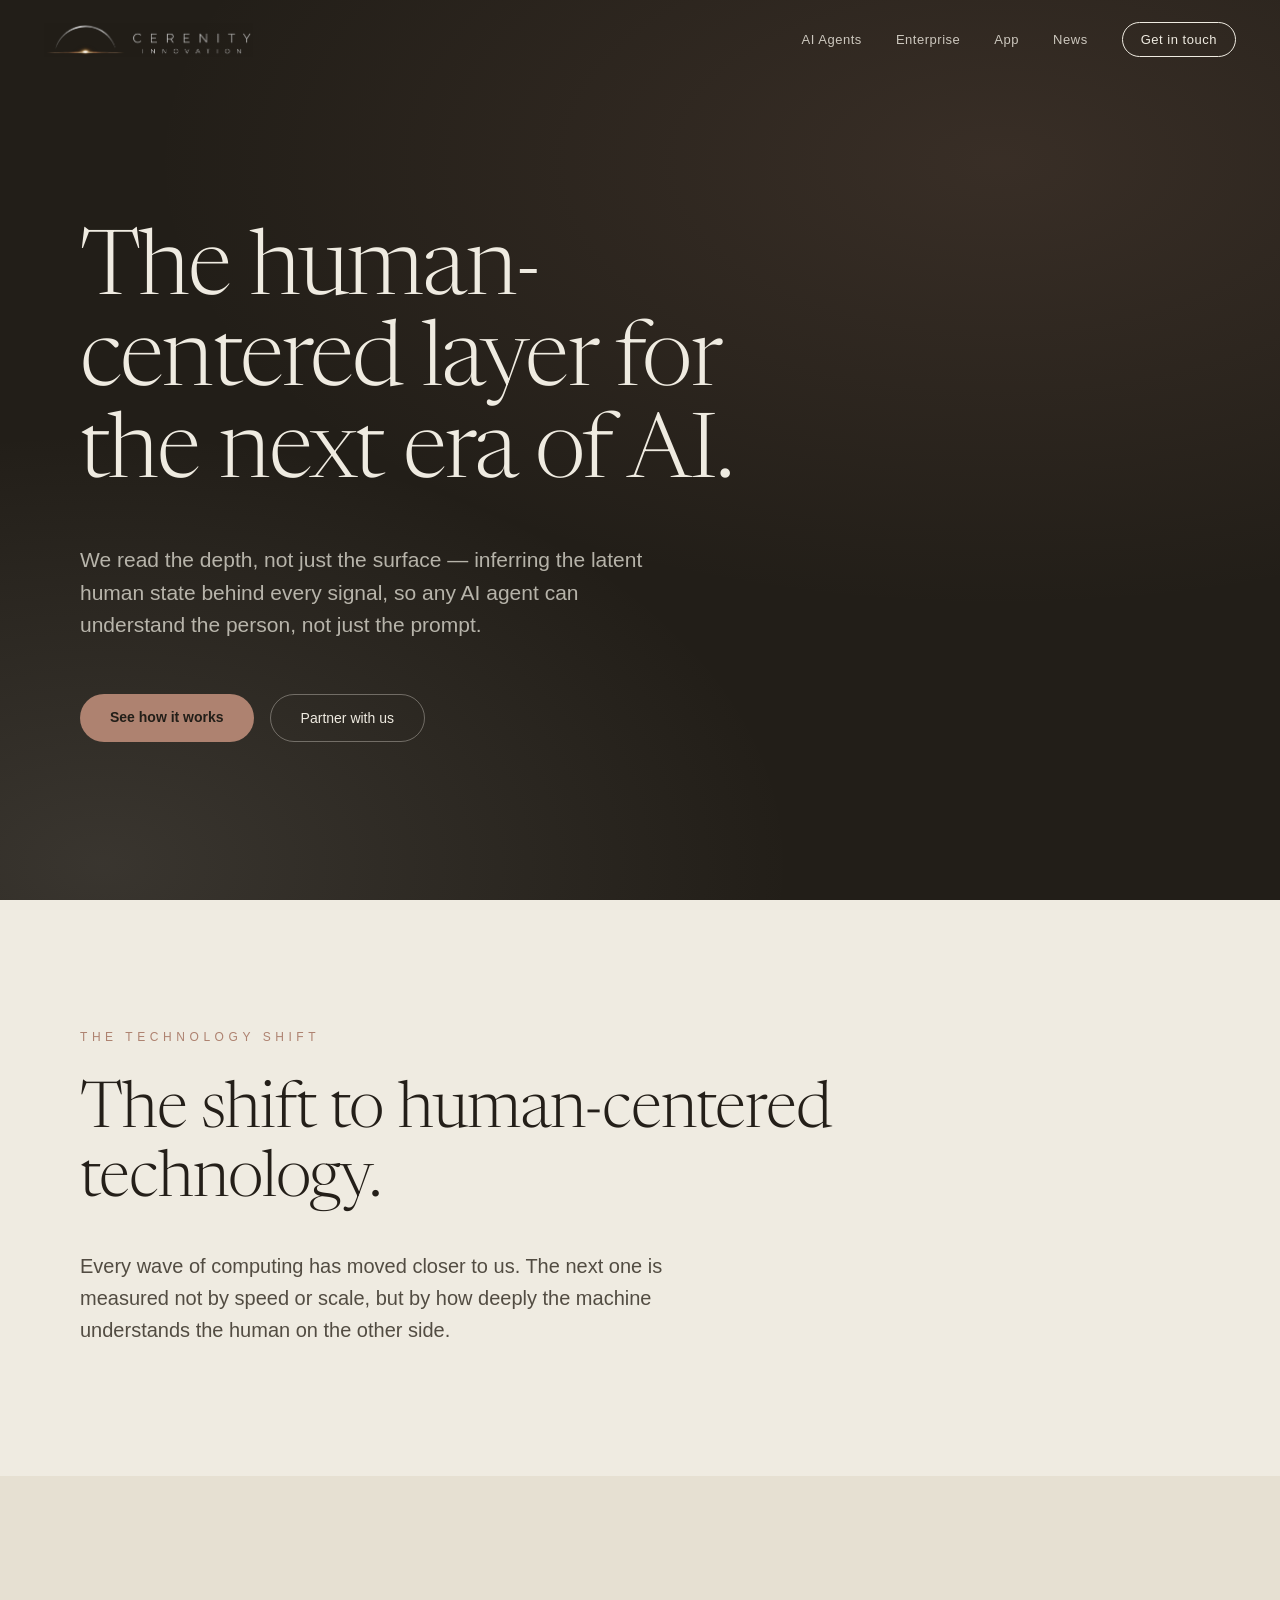
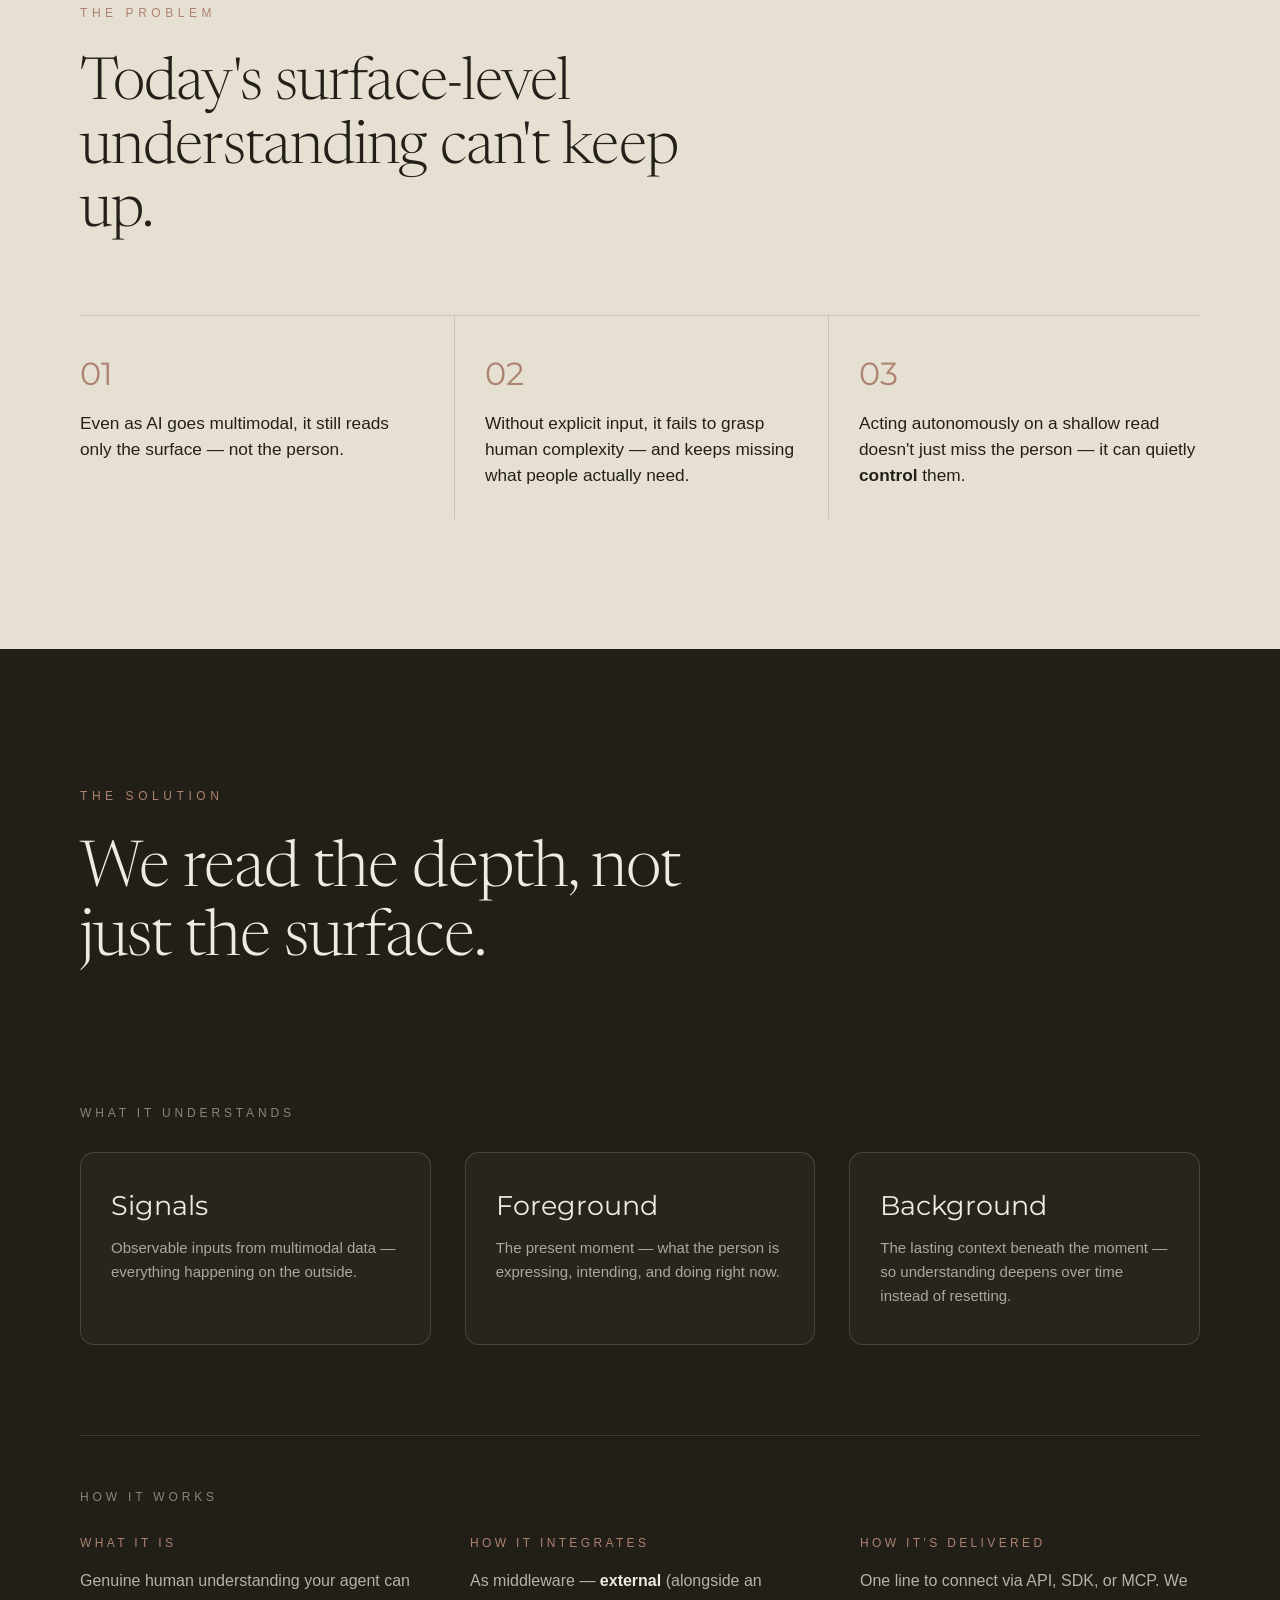
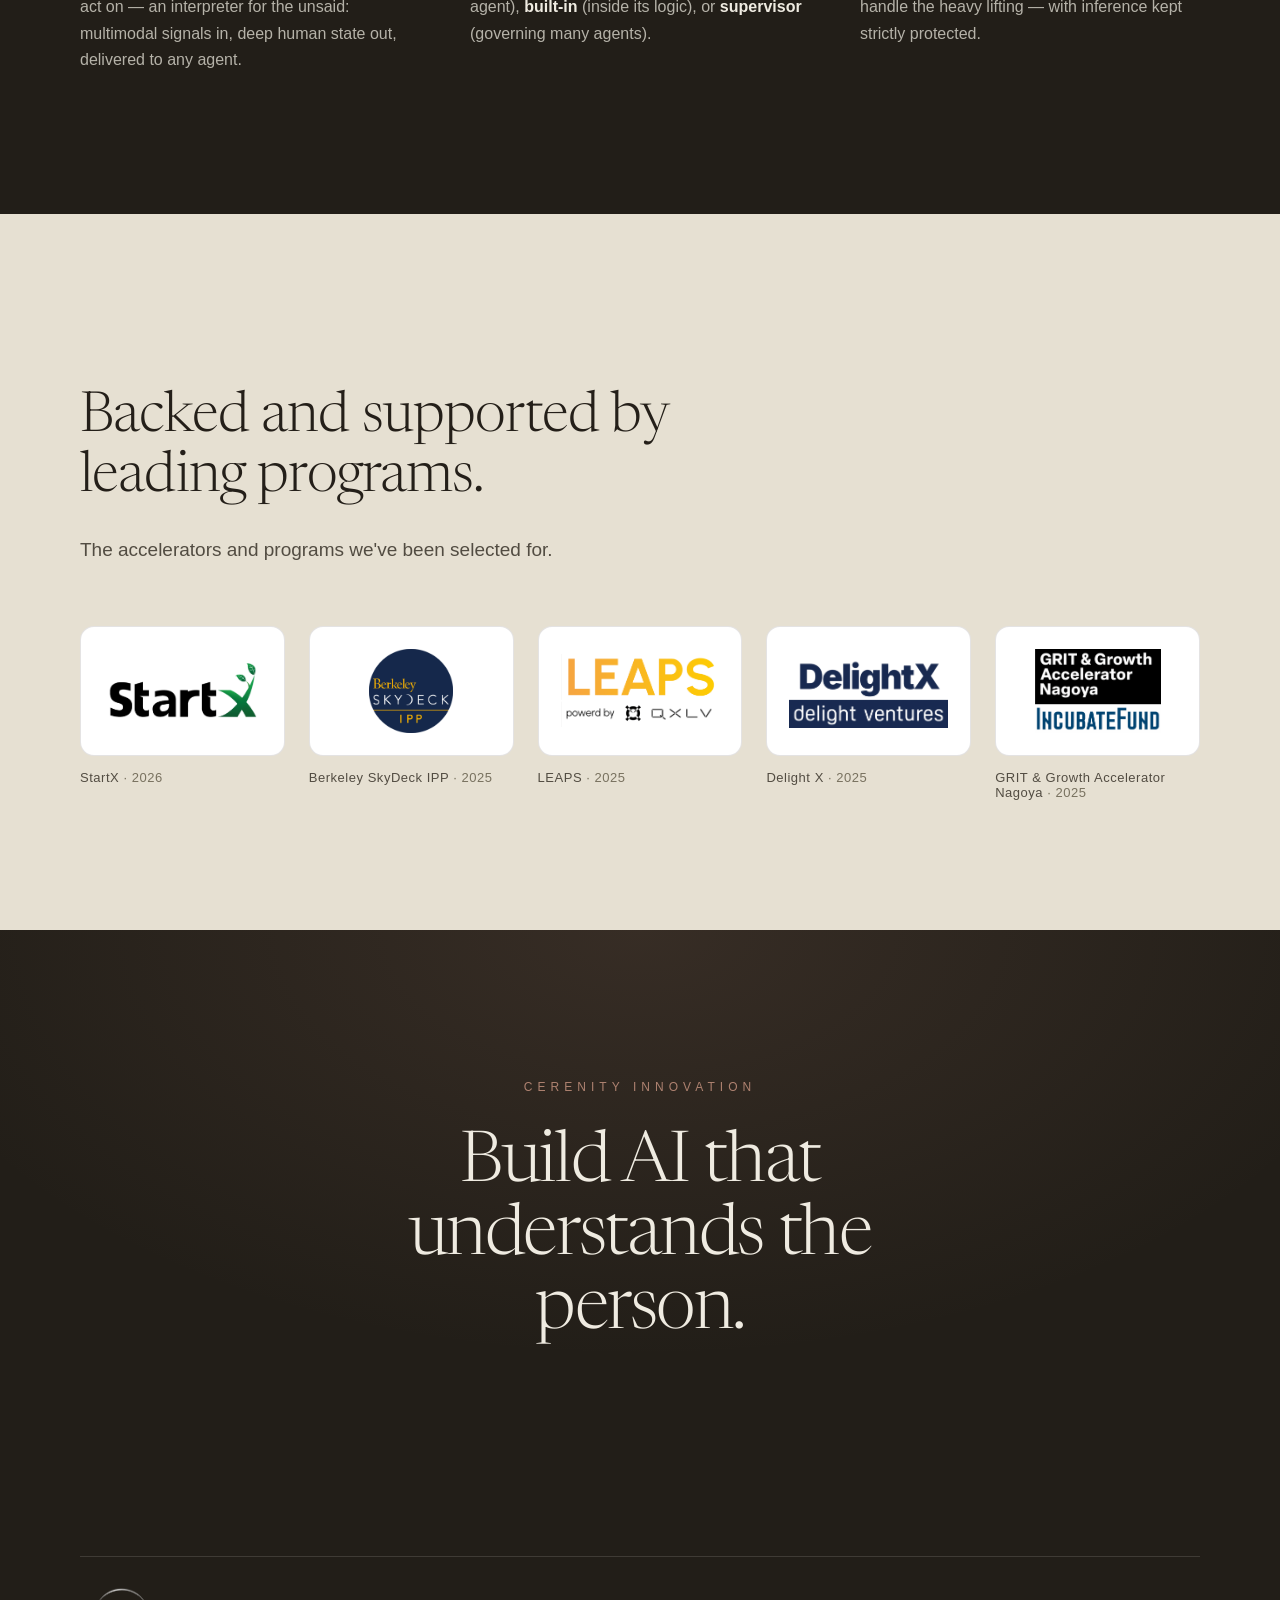
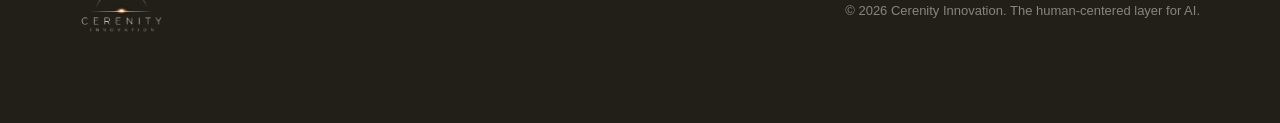
==== index.html @ b2aae0d1 "Rebuild as static responsive site; fix mobile layout Root cause of the broken mobile view: the pages" ====
<!DOCTYPE html>
<html lang="en">
<head>
<meta charset="utf-8">
<meta name="viewport" content="width=device-width, initial-scale=1">
<title>Cerenity Innovation — The human-centered layer for AI</title>
<meta name="description" content="Cerenity Innovation reads the depth behind every signal — inferring the latent human state so any AI agent can understand the person, not just the prompt.">
<link rel="icon" type="image/png" sizes="32x32" href="assets/favicon-32.png">
<link rel="icon" type="image/png" sizes="512x512" href="assets/favicon.png">
<link rel="apple-touch-icon" href="assets/apple-touch-icon.png">
<link rel="preconnect" href="https://fonts.googleapis.com">
<link rel="preconnect" href="https://fonts.gstatic.com" crossorigin>
<link href="https://fonts.googleapis.com/css2?family=Montserrat:wght@400;500;600&family=Newsreader:ital,opsz,wght@0,6..72,300;0,6..72,400;0,6..72,500;1,6..72,300;1,6..72,400&display=swap" rel="stylesheet">
<link rel="stylesheet" href="styles.css">
<script src="site.js" defer></script>
</head>
<body>
<div class="page" style="background: #EFEBE1; overflow-x: hidden;">

  <nav id="site-nav" class="site-nav">
    <a href="#top" class="brand">
      <img src="assets/logo-h-light.png" alt="Cerenity Innovation">
    </a>
    <button class="nav-toggle" aria-label="Menu" aria-expanded="false"><span></span><span></span><span></span></button>
    <div class="nav-links">
      <a href="#top">AI Agents</a>
      <a href="enterprise.html">Enterprise</a>
      <a href="app.html">App</a>
      <a href="news.html">News</a>
      <a href="#contact" class="cta">Get in touch</a>
    </div>
  </nav>

  <header id="top" style="position: relative; background: #221E18; color: #EFEBE1; min-height: 100vh; display: flex; flex-direction: column; justify-content: center; padding: 160px 44px 90px;">
    <div style="position: absolute; inset: 0; background: radial-gradient(120% 90% at 78% 18%, rgba(174,130,112,.16), transparent 55%), radial-gradient(90% 80% at 8% 96%, rgba(200,196,188,.14), transparent 60%); pointer-events: none;"></div>
    <div style="position: relative; max-width: 1120px; margin: 0 auto; width: 100%;">
      <h1 data-reveal style="font-family: 'Newsreader', serif; font-weight: 300; font-size: clamp(44px, 7vw, 104px); line-height: 1.02; letter-spacing: -.02em; max-width: 15ch; text-wrap: balance;">The human-centered layer for the next era of AI.</h1>
      <p data-reveal style="margin-top: 42px; font-size: clamp(17px, 1.7vw, 21px); line-height: 1.55; max-width: 52ch; color: rgba(239,235,225,.72);">We read the depth, not just the surface — inferring the latent human state behind every signal, so any AI agent can understand the person, not just the prompt.</p>
      <div data-reveal style="margin-top: 52px; display: flex; gap: 16px; flex-wrap: wrap;">
        <a href="#solution" style="background: #AE8270; color: #221E18; padding: 15px 30px; border-radius: 999px; font-weight: 600; font-size: 14px;">See how it works</a>
        <a href="#contact" style="border: 1px solid rgba(239,235,225,.35); padding: 15px 30px; border-radius: 999px; font-size: 14px;">Partner with us</a>
      </div>
    </div>
  </header>

  <section style="background: #EFEBE1; padding: 130px 44px;">
    <div style="max-width: 1120px; margin: 0 auto;">
      <div data-reveal style="font-size: 12px; letter-spacing: .38em; text-transform: uppercase; color: #AE8270; margin-bottom: 34px;">THE TECHNOLOGY SHIFT</div>
      <h2 data-reveal style="font-family: 'Newsreader', serif; font-weight: 300; font-size: clamp(34px, 5vw, 66px); line-height: 1.08; letter-spacing: -.015em; max-width: 20ch;">The shift to human-centered technology.</h2>
      <p data-reveal style="margin-top: 34px; font-size: clamp(17px, 1.7vw, 20px); line-height: 1.6; max-width: 58ch; color: #524C42;">Every wave of computing has moved closer to us. The next one is measured not by speed or scale, but by how deeply the machine understands the human on the other side.</p>
    </div>
  </section>

  <section style="background: #E6E0D2; padding: 130px 44px;">
    <div style="max-width: 1120px; margin: 0 auto;">
      <div data-reveal style="font-size: 12px; letter-spacing: .38em; text-transform: uppercase; color: #AE8270; margin-bottom: 34px;">THE PROBLEM</div>
      <h2 data-reveal style="font-family: 'Newsreader', serif; font-weight: 300; font-size: clamp(32px, 4.6vw, 60px); line-height: 1.08; letter-spacing: -.015em; max-width: 18ch;">Today's surface-level understanding can't keep up.</h2>
      <div style="margin-top: 70px; display: grid; grid-template-columns: repeat(3, 1fr); gap: 2px; border-top: 1px solid rgba(27,29,25,.14);">
        <div data-reveal style="padding: 38px 30px 30px 0;">
          <div style="font-family: 'Montserrat', sans-serif; font-size: 32px; color: #AE8270; margin-bottom: 18px;">01</div>
          <p style="font-size: clamp(16px, 1.35vw, 18px); line-height: 1.5; color: #241F19;">Even as AI goes multimodal, it still reads only the surface — not the person.</p>
        </div>
        <div data-reveal style="padding: 38px 30px 30px 30px; border-left: 1px solid rgba(27,29,25,.14);">
          <div style="font-family: 'Montserrat', sans-serif; font-size: 32px; color: #AE8270; margin-bottom: 18px;">02</div>
          <p style="font-size: clamp(16px, 1.35vw, 18px); line-height: 1.5; color: #241F19;">Without explicit input, it fails to grasp human complexity — and keeps missing what people actually need.</p>
        </div>
        <div data-reveal style="padding: 38px 0 30px 30px; border-left: 1px solid rgba(27,29,25,.14);">
          <div style="font-family: 'Montserrat', sans-serif; font-size: 32px; color: #AE8270; margin-bottom: 18px;">03</div>
          <p style="font-size: clamp(16px, 1.35vw, 18px); line-height: 1.5; color: #241F19;">Acting autonomously on a shallow read doesn't just miss the person — it can quietly <strong style="font-weight: 600;">control</strong> them.</p>
        </div>
      </div>
    </div>
  </section>

  <section id="solution" style="background: #221E18; color: #EFEBE1; padding: 140px 44px;">
    <div style="max-width: 1120px; margin: 0 auto;">
      <div data-reveal style="font-size: 12px; letter-spacing: .38em; text-transform: uppercase; color: #AE8270; margin-bottom: 34px;">The Solution</div>
      <h2 data-reveal style="font-family: 'Newsreader', serif; font-weight: 300; font-size: clamp(34px, 5vw, 66px); line-height: 1.08; letter-spacing: -.015em; max-width: 18ch;">We read the depth, not just the surface.</h2>
      <p data-reveal style="margin-top: 28px; font-size: clamp(17px, 1.7vw, 20px); line-height: 1.55; max-width: 50ch; color: rgba(239,235,225,.72);">A human-understanding layer that plugs into any AI agent.</p>

      <div data-reveal style="margin-top: 72px; font-size: 12px; letter-spacing: .32em; text-transform: uppercase; color: rgba(239,235,225,.5);">What it understands</div>
      <div style="margin-top: 32px; display: grid; grid-template-columns: repeat(3, 1fr); gap: 34px;">
        <div data-reveal style="border: 1px solid rgba(239,235,225,.16); border-radius: 14px; padding: 36px 30px; background: rgba(239,235,225,.03);">
          <h3 style="font-family: 'Montserrat', sans-serif; font-weight: 400; font-size: 27px; margin-bottom: 14px;">Signals</h3>
          <p style="font-size: 15px; line-height: 1.6; color: rgba(239,235,225,.66);">Observable inputs from multimodal data — everything happening on the outside.</p>
        </div>
        <div data-reveal style="border: 1px solid rgba(239,235,225,.16); border-radius: 14px; padding: 36px 30px; background: rgba(239,235,225,.03);">
          <h3 style="font-family: 'Montserrat', sans-serif; font-weight: 400; font-size: 27px; margin-bottom: 14px;">Foreground</h3>
          <p style="font-size: 15px; line-height: 1.6; color: rgba(239,235,225,.66);">The present moment — what the person is expressing, intending, and doing right now.</p>
        </div>
        <div data-reveal style="border: 1px solid rgba(239,235,225,.16); border-radius: 14px; padding: 36px 30px; background: rgba(239,235,225,.03);">
          <h3 style="font-family: 'Montserrat', sans-serif; font-weight: 400; font-size: 27px; margin-bottom: 14px;">Background</h3>
          <p style="font-size: 15px; line-height: 1.6; color: rgba(239,235,225,.66);">The lasting context beneath the moment — so understanding deepens over time instead of resetting.</p>
        </div>
      </div>

      <div data-reveal style="margin-top: 90px; padding-top: 54px; border-top: 1px solid rgba(239,235,225,.14); font-size: 12px; letter-spacing: .32em; text-transform: uppercase; color: rgba(239,235,225,.5);">How it works</div>
      <div style="margin-top: 32px; display: grid; grid-template-columns: repeat(3, 1fr); gap: 50px;">
        <div data-reveal>
          <div style="font-size: 12px; letter-spacing: .28em; text-transform: uppercase; color: #AE8270; margin-bottom: 18px;">What it is</div>
          <p style="font-size: 16px; line-height: 1.65; color: rgba(239,235,225,.72);">Genuine human understanding your agent can act on — an interpreter for the unsaid: multimodal signals in, deep human state out, delivered to any agent.</p>
        </div>
        <div data-reveal>
          <div style="font-size: 12px; letter-spacing: .28em; text-transform: uppercase; color: #AE8270; margin-bottom: 18px;">How it integrates</div>
          <p style="font-size: 16px; line-height: 1.65; color: rgba(239,235,225,.72);">As middleware — <strong style="font-weight: 600; color: #EFEBE1;">external</strong> (alongside an agent), <strong style="font-weight: 600; color: #EFEBE1;">built-in</strong> (inside its logic), or <strong style="font-weight: 600; color: #EFEBE1;">supervisor</strong> (governing many agents).</p>
        </div>
        <div data-reveal>
          <div style="font-size: 12px; letter-spacing: .28em; text-transform: uppercase; color: #AE8270; margin-bottom: 18px;">How it's delivered</div>
          <p style="font-size: 16px; line-height: 1.65; color: rgba(239,235,225,.72);">One line to connect via API, SDK, or MCP. We handle the heavy lifting — with inference kept strictly protected.</p>
        </div>
      </div>
    </div>
  </section>

  <section style="background: #E6E0D2; padding: 130px 44px;">
    <div style="max-width: 1120px; margin: 0 auto;">
      <div data-reveal style="font-size: 12px; letter-spacing: .38em; text-transform: uppercase; color: #AE8270; margin-bottom: 30px;">Programs &amp; recognition</div>
      <h2 data-reveal style="font-family: 'Newsreader', serif; font-weight: 300; font-size: clamp(30px, 4.4vw, 58px); line-height: 1.08; letter-spacing: -.015em; max-width: 18ch;">Backed and supported by leading programs.</h2>
      <p data-reveal style="margin-top: 26px; font-size: clamp(16px, 1.5vw, 19px); line-height: 1.6; max-width: 54ch; color: #524C42;">The accelerators and programs we've been selected for.</p>
      <div style="margin-top: 60px; display: grid; grid-template-columns: repeat(5, 1fr); gap: 24px;">
        <div data-reveal style="display: flex; flex-direction: column; gap: 14px;">
          <div style="height: 130px; border: 1px solid rgba(36,31,25,.12); border-radius: 14px; overflow: hidden; background: #FFFFFF; padding: 22px;">
            <img src="assets/accel3-startx.png" alt="StartX" style="width: 100%; height: 100%; object-fit: contain; display: block;">
          </div>
          <div style="font-size: 13px; letter-spacing: .04em; color: #524C42;">StartX <span style="color:#78715F;">· 2026</span></div>
        </div>
        <div data-reveal style="display: flex; flex-direction: column; gap: 14px;">
          <div style="height: 130px; border: 1px solid rgba(36,31,25,.12); border-radius: 14px; overflow: hidden; background: #FFFFFF; padding: 22px;">
            <img src="assets/accel3-skydeck.png" alt="Berkeley SkyDeck IPP" style="width: 100%; height: 100%; object-fit: contain; display: block;">
          </div>
          <div style="font-size: 13px; letter-spacing: .04em; color: #524C42;">Berkeley SkyDeck IPP <span style="color:#78715F;">· 2025</span></div>
        </div>
        <div data-reveal style="display: flex; flex-direction: column; gap: 14px;">
          <div style="height: 130px; border: 1px solid rgba(36,31,25,.12); border-radius: 14px; overflow: hidden; background: #FFFFFF; padding: 22px;">
            <img src="assets/accel3-leaps.png" alt="LEAPS" style="width: 100%; height: 100%; object-fit: contain; display: block;">
          </div>
          <div style="font-size: 13px; letter-spacing: .04em; color: #524C42;">LEAPS <span style="color:#78715F;">· 2025</span></div>
        </div>
        <div data-reveal style="display: flex; flex-direction: column; gap: 14px;">
          <div style="height: 130px; border: 1px solid rgba(36,31,25,.12); border-radius: 14px; overflow: hidden; background: #FFFFFF; padding: 22px;">
            <img src="assets/accel3-delightx.png" alt="Delight X" style="width: 100%; height: 100%; object-fit: contain; display: block;">
          </div>
          <div style="font-size: 13px; letter-spacing: .04em; color: #524C42;">Delight X <span style="color:#78715F;">· 2025</span></div>
        </div>
        <div data-reveal style="display: flex; flex-direction: column; gap: 14px;">
          <div style="height: 130px; border: 1px solid rgba(36,31,25,.12); border-radius: 14px; overflow: hidden; background: #FFFFFF; padding: 22px;">
            <img src="assets/accel-grit.png" alt="GRIT &amp; Growth Accelerator Nagoya" style="width: 100%; height: 100%; object-fit: contain; display: block;">
          </div>
          <div style="font-size: 13px; letter-spacing: .04em; color: #524C42;">GRIT &amp; Growth Accelerator Nagoya <span style="color:#78715F;">· 2025</span></div>
        </div>
      </div>
    </div>
  </section>

  <section id="contact" style="background: #221E18; color: #EFEBE1; padding: 150px 44px 90px; position: relative;">
    <div style="position: absolute; inset: 0; background: radial-gradient(100% 90% at 50% 0%, rgba(174,130,112,.15), transparent 60%); pointer-events: none;"></div>
    <div style="position: relative; max-width: 1120px; margin: 0 auto; text-align: center;">
      <div data-reveal style="font-size: 12px; letter-spacing: .42em; text-transform: uppercase; color: #AE8270; margin-bottom: 34px;">Cerenity Innovation</div>
      <h2 data-reveal style="font-family: 'Newsreader', serif; font-weight: 300; font-size: clamp(38px, 5.5vw, 78px); line-height: 1.05; letter-spacing: -.02em; max-width: 16ch; margin: 0 auto;">Build AI that understands the person.</h2>
      <div data-reveal style="margin-top: 48px;">
        <a href="mailto:info@cerenityinnovation.com" style="background: #AE8270; color: #221E18; padding: 16px 34px; border-radius: 999px; font-weight: 600; font-size: 15px; display: inline-block;">Partner with us</a>
      </div>
    </div>
    <div style="position: relative; max-width: 1120px; margin: 110px auto 0; display: flex; justify-content: space-between; align-items: center; flex-wrap: wrap; gap: 20px; border-top: 1px solid rgba(239,235,225,.14); padding-top: 30px; font-size: 13px; color: rgba(239,235,225,.5);">
      <img src="assets/logo-light.png" alt="Cerenity Innovation" style="height: 46px; display: block;">
      <span>© 2026 Cerenity Innovation. The human-centered layer for AI.</span>
    </div>
  </section>

</div>
</body>
</html>
---- styles.css ----
/* ============================================================
   Cerenity Innovation — shared styles
   Base + navigation + responsive (mobile) rules.
   Page content keeps its inline styles for the desktop design;
   the @media block below adapts the breaking pieces for mobile.
   ============================================================ */

* { margin: 0; padding: 0; box-sizing: border-box; }
html { scroll-behavior: smooth; }
body {
  font-family: 'Helvetica Neue', Helvetica, Arial, sans-serif;
  background: #EFEBE1;
  color: #241F19;
  -webkit-font-smoothing: antialiased;
}
a { color: inherit; text-decoration: none; }
a:hover { color: #AE8270; }
::selection { background: #AE8270; color: #EFEBE1; }

/* ---------- Navigation ---------- */
.site-nav {
  position: fixed; top: 0; left: 0; right: 0; z-index: 100;
  display: flex; align-items: center; justify-content: space-between;
  padding: 22px 44px;
  color: #EFEBE1;
  transition: background .5s ease, padding .4s ease, box-shadow .5s ease;
}
.site-nav.scrolled {
  background: rgba(22, 24, 20, .82);
  -webkit-backdrop-filter: blur(14px);
  backdrop-filter: blur(14px);
  padding: 15px 44px;
  box-shadow: 0 1px 0 rgba(239, 235, 225, .08);
}
.site-nav .brand { display: flex; align-items: center; }
.site-nav .brand img { height: 34px; display: block; }

.nav-links {
  display: flex; align-items: center; gap: 34px;
  font-size: 13px; letter-spacing: .04em;
}
.nav-links a { opacity: .82; transition: opacity .3s ease, color .3s ease; }
.nav-links a.active { opacity: 1; color: #AE8270; }
.nav-links a.cta {
  opacity: 1; border: 1px solid currentColor;
  padding: 9px 18px; border-radius: 999px;
}

/* Hamburger toggle — hidden on desktop */
.nav-toggle {
  display: none;
  flex-direction: column; justify-content: center; gap: 5px;
  width: 34px; height: 34px;
  background: none; border: none; padding: 0; cursor: pointer;
  color: inherit; z-index: 101;
}
.nav-toggle span {
  display: block; width: 24px; height: 2px; border-radius: 2px;
  background: currentColor;
  transition: transform .3s ease, opacity .3s ease;
}
.nav-toggle.open span:nth-child(1) { transform: translateY(7px) rotate(45deg); }
.nav-toggle.open span:nth-child(2) { opacity: 0; }
.nav-toggle.open span:nth-child(3) { transform: translateY(-7px) rotate(-45deg); }

/* ============================================================
   Mobile
   ============================================================ */
@media (max-width: 760px) {
  .site-nav { padding: 15px 20px; }
  .site-nav.scrolled { padding: 12px 20px; }
  .site-nav .brand img { height: 30px; }

  .nav-toggle { display: flex; }

  .nav-links {
    position: fixed; top: 0; right: 0; bottom: 0;
    width: min(80vw, 320px);
    flex-direction: column; align-items: flex-start; justify-content: center;
    gap: 28px; padding: 88px 34px 40px;
    font-size: 17px; letter-spacing: .02em;
    background: rgba(20, 22, 18, .97);
    -webkit-backdrop-filter: blur(18px);
    backdrop-filter: blur(18px);
    box-shadow: -18px 0 60px rgba(0, 0, 0, .35);
    transform: translateX(100%);
    transition: transform .38s cubic-bezier(.4, 0, .2, 1);
  }
  .nav-links.open { transform: translateX(0); }
  .nav-links a { opacity: .92; }
  .nav-links a.cta { padding: 11px 22px; }
  body.menu-open { overflow: hidden; }

  /* Collapse every multi-column grid to a single column */
  [style*="grid-template-columns: repeat(3"],
  [style*="grid-template-columns: repeat(5"],
  [style*="grid-template-columns: 1.1fr"],
  [style*="grid-template-columns: 1fr .9fr"],
  [style*="grid-template-columns: 1fr .8fr"],
  [style*="grid-template-columns: .8fr 1fr"] {
    grid-template-columns: 1fr !important;
    gap: 34px !important;
  }
  [style*="grid-template-columns: 190px"] {
    grid-template-columns: 1fr !important;
    gap: 6px !important;
  }

  /* Tame desktop paddings so sections fit the viewport */
  .page > section,
  .page > header { padding-left: 22px !important; padding-right: 22px !important; }
  .page > section { padding-top: 78px !important; padding-bottom: 78px !important; }
  .page > header  { padding-top: 116px !important; padding-bottom: 64px !important; }

  /* Column dividers were meant for side-by-side layout */
  [style*="border-left"] { border-left: none !important; }

  /* Left/right alignment overrides that only make sense in wide grids */
  [style*="justify-self: end"] { justify-self: start !important; }
  [style*="max-width: 620px"] { max-width: 100% !important; }

  /* Neutralize any hard-coded pixel width that could force overflow */
  [style*="width: 648px"] { width: auto !important; height: auto !important; }

  /* Big inter-column gaps look heavy once stacked */
  [style*="gap: 70px"] { gap: 44px !important; }
}
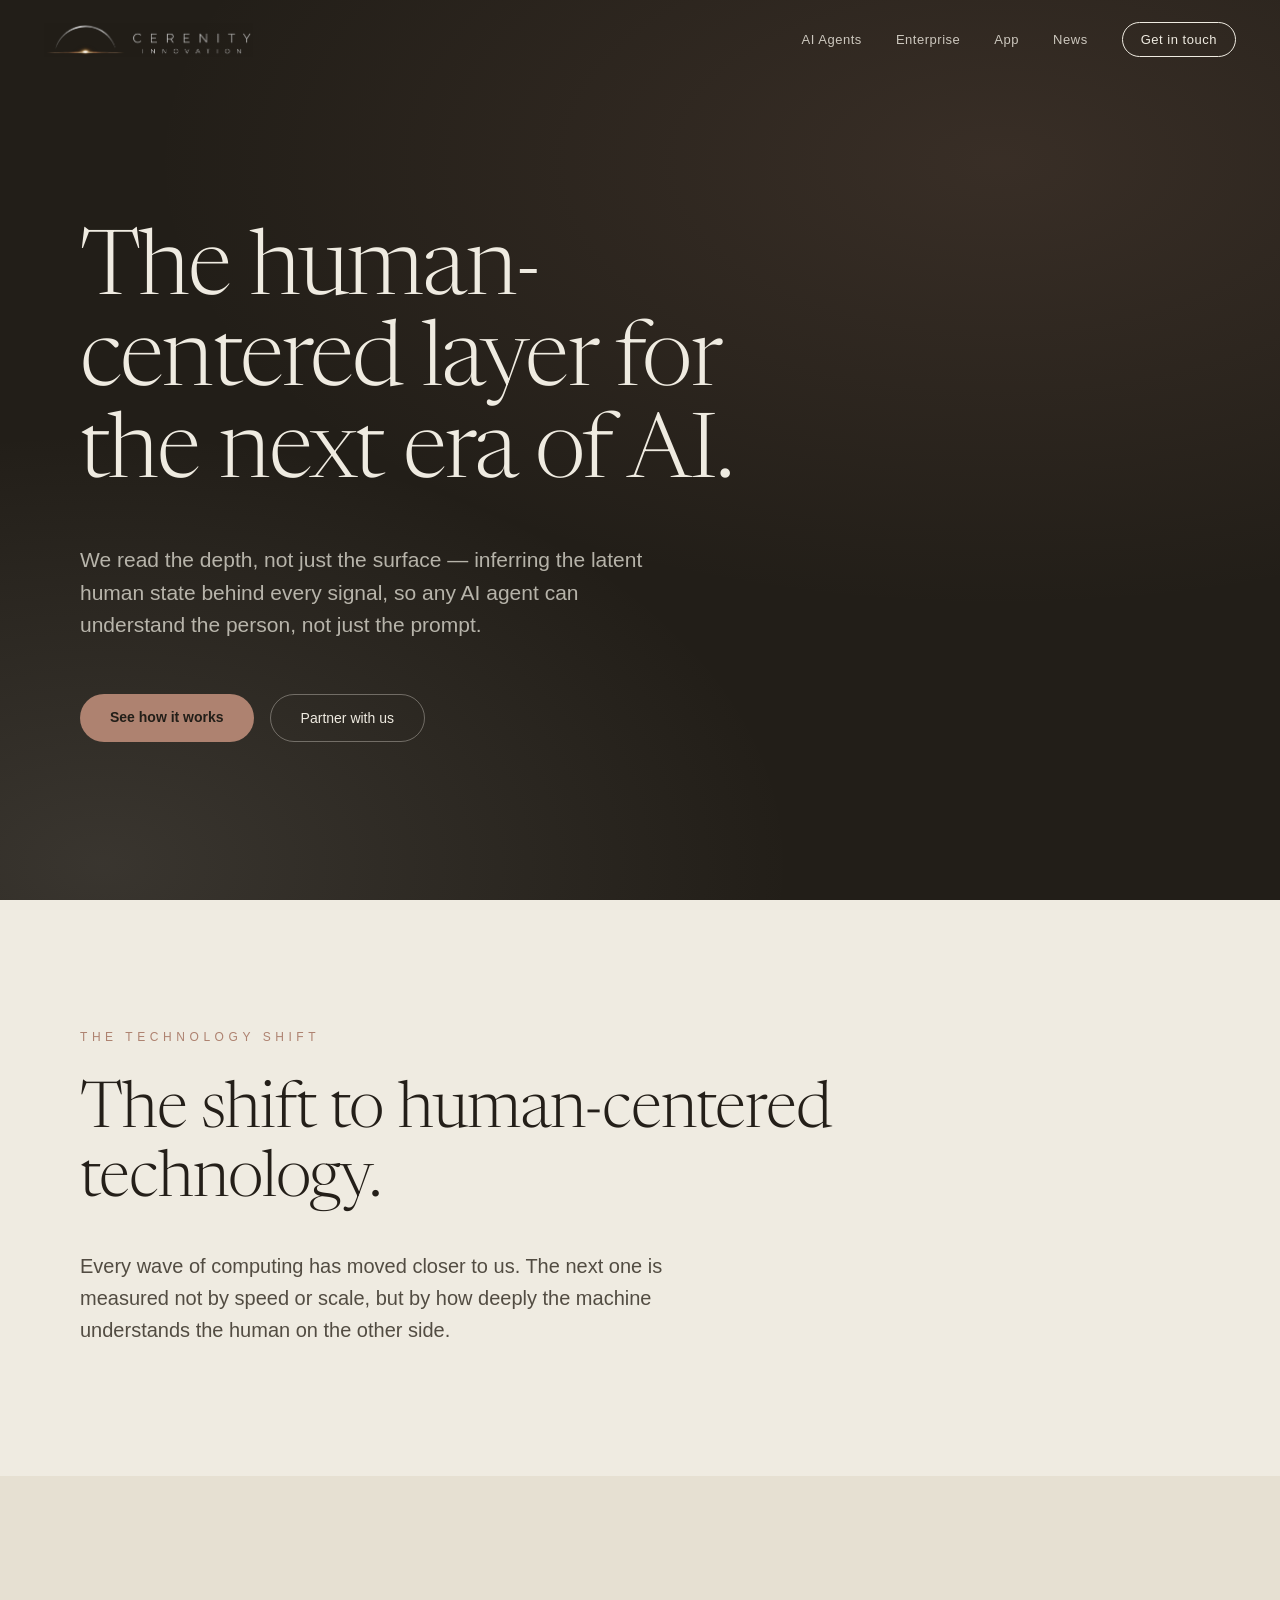
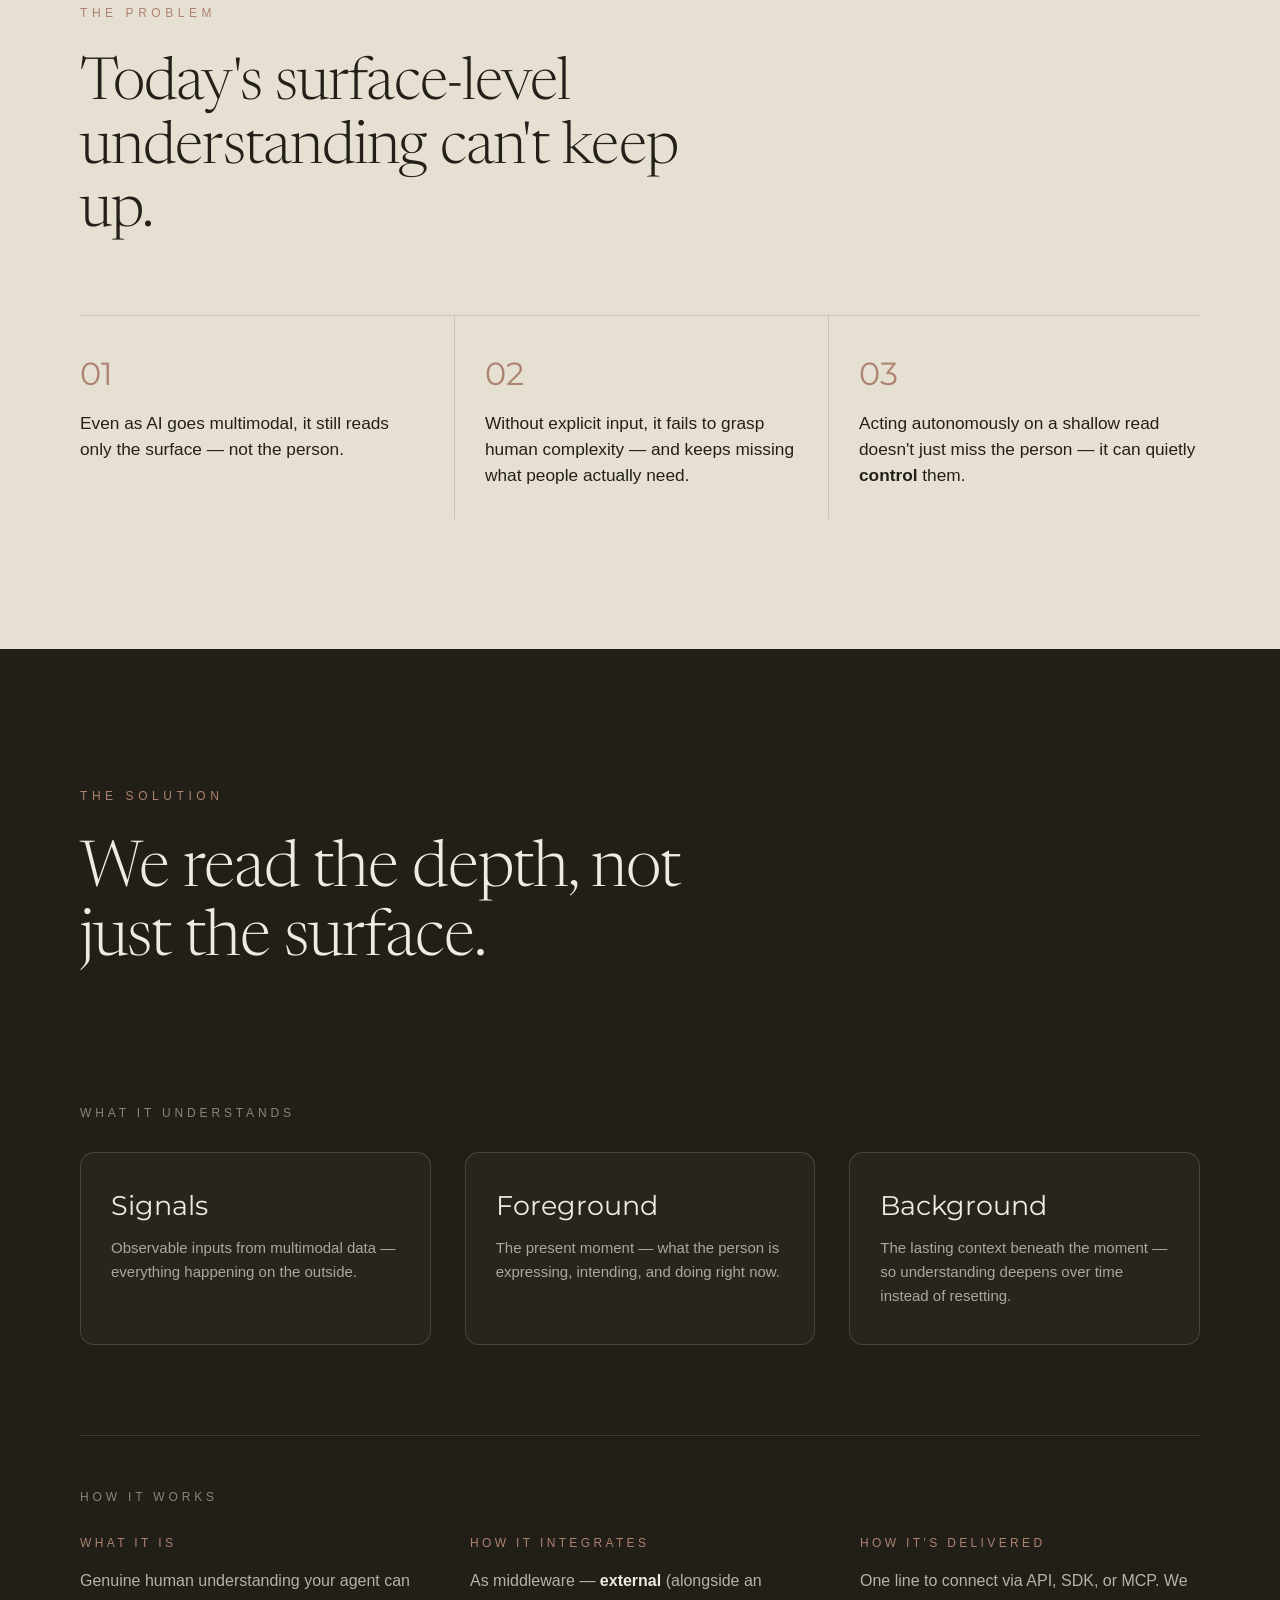
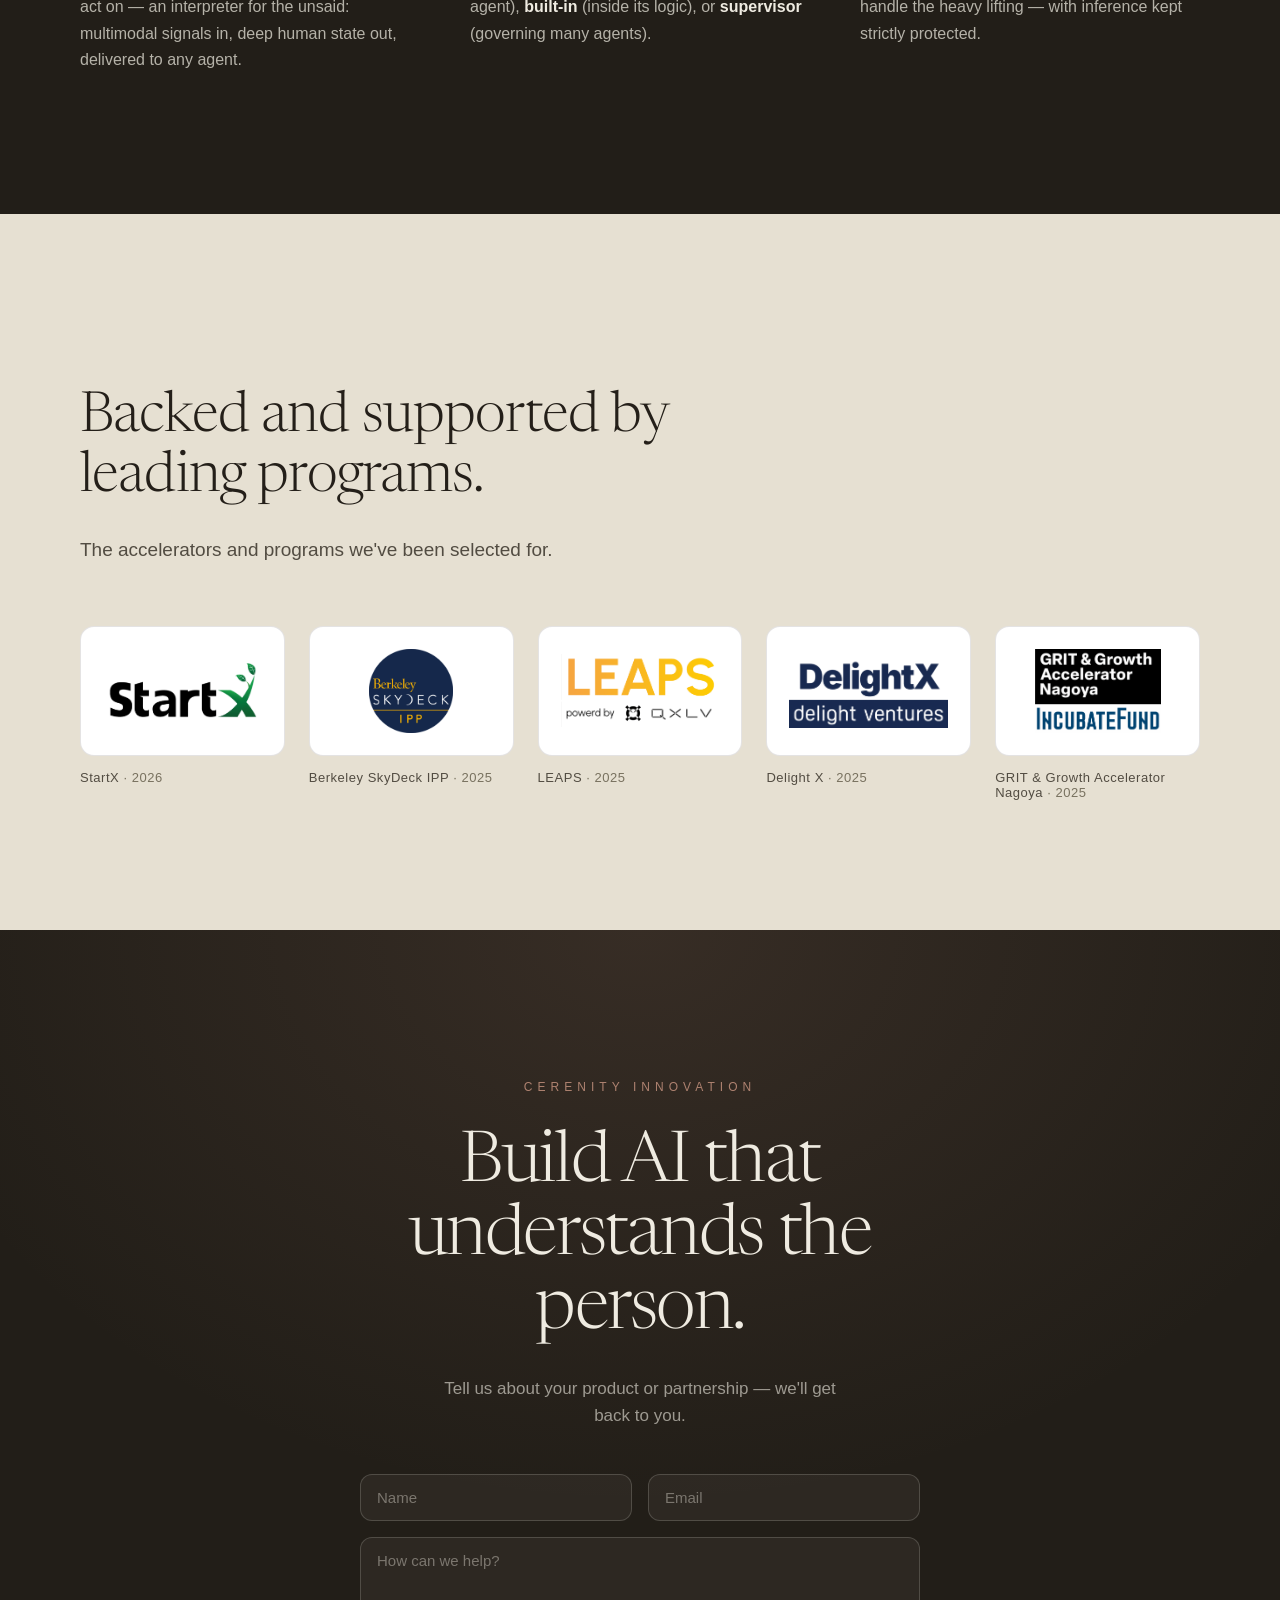
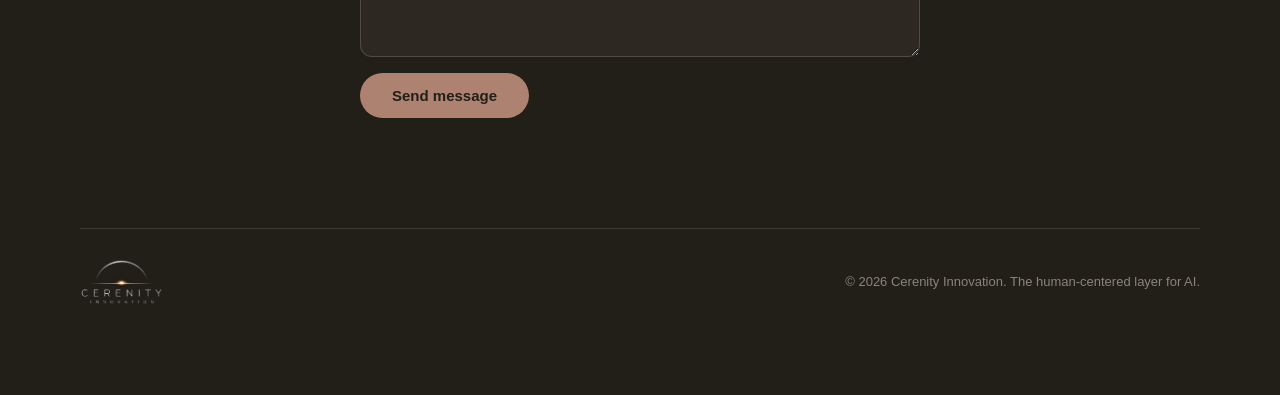
==== commit b411b25b: "Add mailto contact form to home #contact section Self-contained: on submit, opens the visitor's emai" ====
--- a/index.html
+++ b/index.html
@@ -157,9 +157,18 @@
     <div style="position: relative; max-width: 1120px; margin: 0 auto; text-align: center;">
       <div data-reveal style="font-size: 12px; letter-spacing: .42em; text-transform: uppercase; color: #AE8270; margin-bottom: 34px;">Cerenity Innovation</div>
       <h2 data-reveal style="font-family: 'Newsreader', serif; font-weight: 300; font-size: clamp(38px, 5.5vw, 78px); line-height: 1.05; letter-spacing: -.02em; max-width: 16ch; margin: 0 auto;">Build AI that understands the person.</h2>
-      <div data-reveal style="margin-top: 48px;">
-        <a href="mailto:info@cerenityinnovation.com" style="background: #AE8270; color: #221E18; padding: 16px 34px; border-radius: 999px; font-weight: 600; font-size: 15px; display: inline-block;">Partner with us</a>
-      </div>
+      <p data-reveal style="margin-top: 26px; font-size: clamp(15px, 1.5vw, 17px); line-height: 1.6; max-width: 42ch; margin-left: auto; margin-right: auto; color: rgba(239,235,225,.6);">Tell us about your product or partnership — we'll get back to you.</p>
+      <form data-reveal data-mailto-form data-mailto="info@cerenityinnovation.com" class="contact-form">
+        <div class="row">
+          <input name="name" type="text" placeholder="Name" required autocomplete="name">
+          <input name="email" type="email" placeholder="Email" required autocomplete="email">
+        </div>
+        <textarea name="message" placeholder="How can we help?" required></textarea>
+        <div class="actions">
+          <button type="submit">Send message</button>
+          <span class="status" role="status" aria-live="polite"></span>
+        </div>
+      </form>
     </div>
     <div style="position: relative; max-width: 1120px; margin: 110px auto 0; display: flex; justify-content: space-between; align-items: center; flex-wrap: wrap; gap: 20px; border-top: 1px solid rgba(239,235,225,.14); padding-top: 30px; font-size: 13px; color: rgba(239,235,225,.5);">
       <img src="assets/logo-light.png" alt="Cerenity Innovation" style="height: 46px; display: block;">
--- a/styles.css
+++ b/styles.css
@@ -125,3 +125,39 @@
   /* Big inter-column gaps look heavy once stacked */
   [style*="gap: 70px"] { gap: 44px !important; }
 }
+
+/* ---------- Contact form (mailto) ---------- */
+.contact-form {
+  max-width: 560px; margin: 44px auto 0;
+  text-align: left; display: grid; gap: 16px;
+}
+.contact-form .row { display: grid; grid-template-columns: 1fr 1fr; gap: 16px; }
+.contact-form input,
+.contact-form textarea {
+  width: 100%; font: inherit; font-size: 15px; color: #EFEBE1;
+  background: rgba(239, 235, 225, .05);
+  border: 1px solid rgba(239, 235, 225, .18);
+  border-radius: 12px; padding: 14px 16px;
+  transition: border-color .25s ease, background .25s ease;
+}
+.contact-form textarea { resize: vertical; min-height: 120px; }
+.contact-form input::placeholder,
+.contact-form textarea::placeholder { color: rgba(239, 235, 225, .4); }
+.contact-form input:focus,
+.contact-form textarea:focus {
+  outline: none; border-color: #AE8270;
+  background: rgba(239, 235, 225, .08);
+}
+.contact-form .actions { display: flex; align-items: center; gap: 18px; flex-wrap: wrap; }
+.contact-form button {
+  background: #AE8270; color: #221E18; border: none; cursor: pointer;
+  padding: 14px 32px; border-radius: 999px;
+  font: inherit; font-weight: 600; font-size: 15px;
+  transition: opacity .25s ease;
+}
+.contact-form button:hover { color: #221E18; opacity: .9; }
+.contact-form .status { font-size: 13px; color: rgba(239, 235, 225, .55); }
+
+@media (max-width: 760px) {
+  .contact-form .row { grid-template-columns: 1fr; }
+}
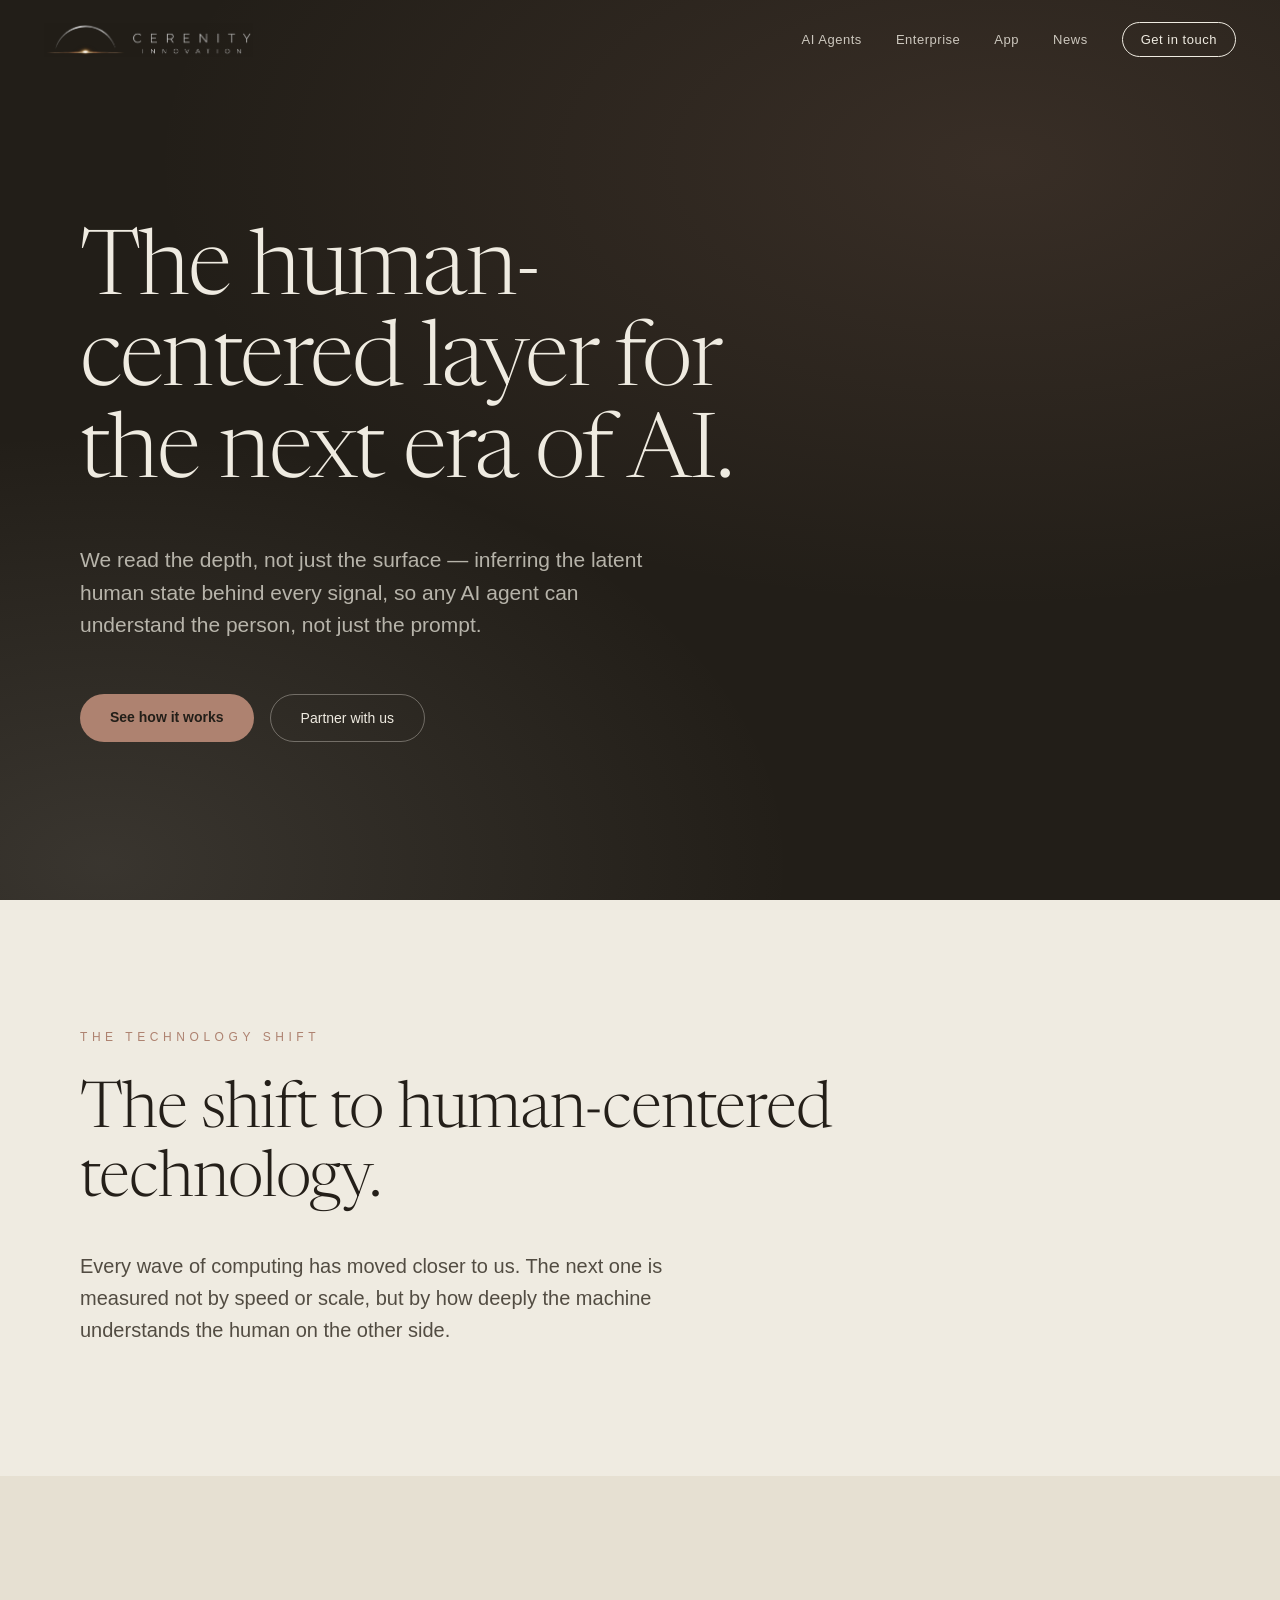
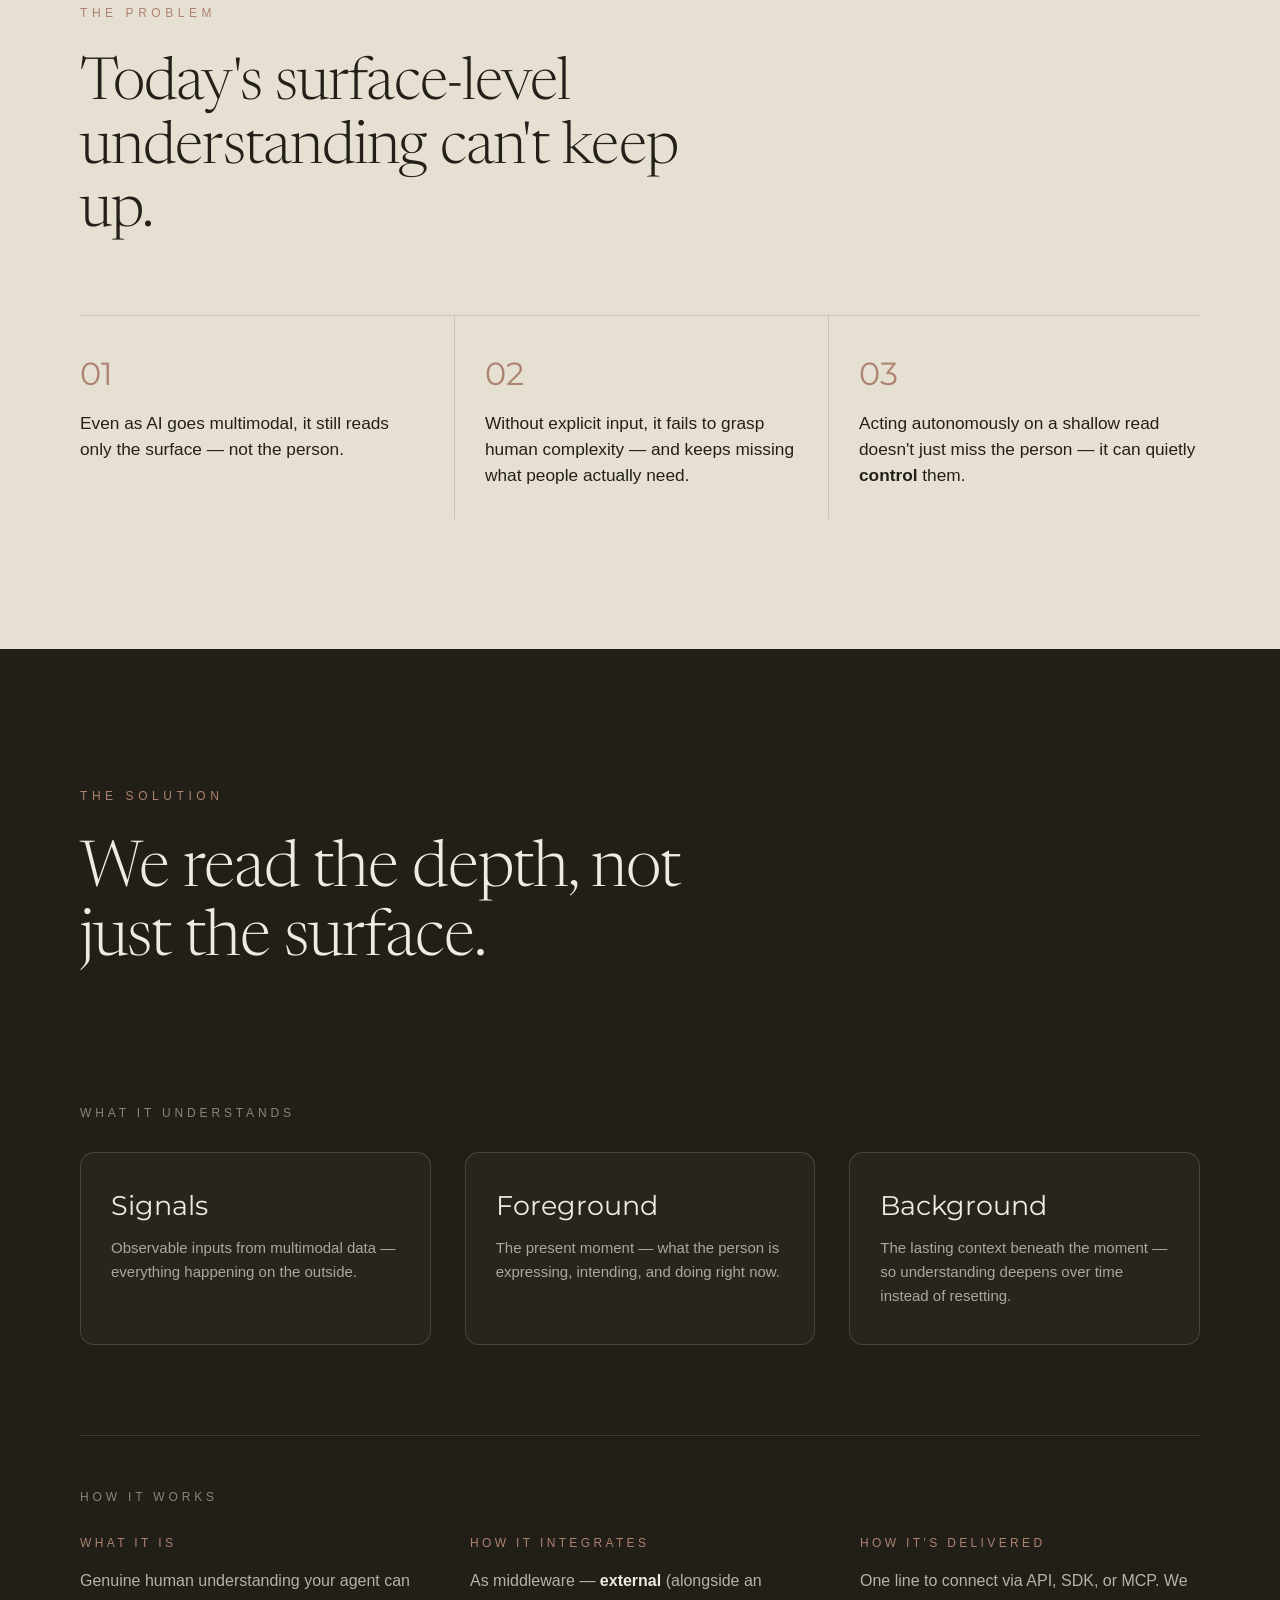
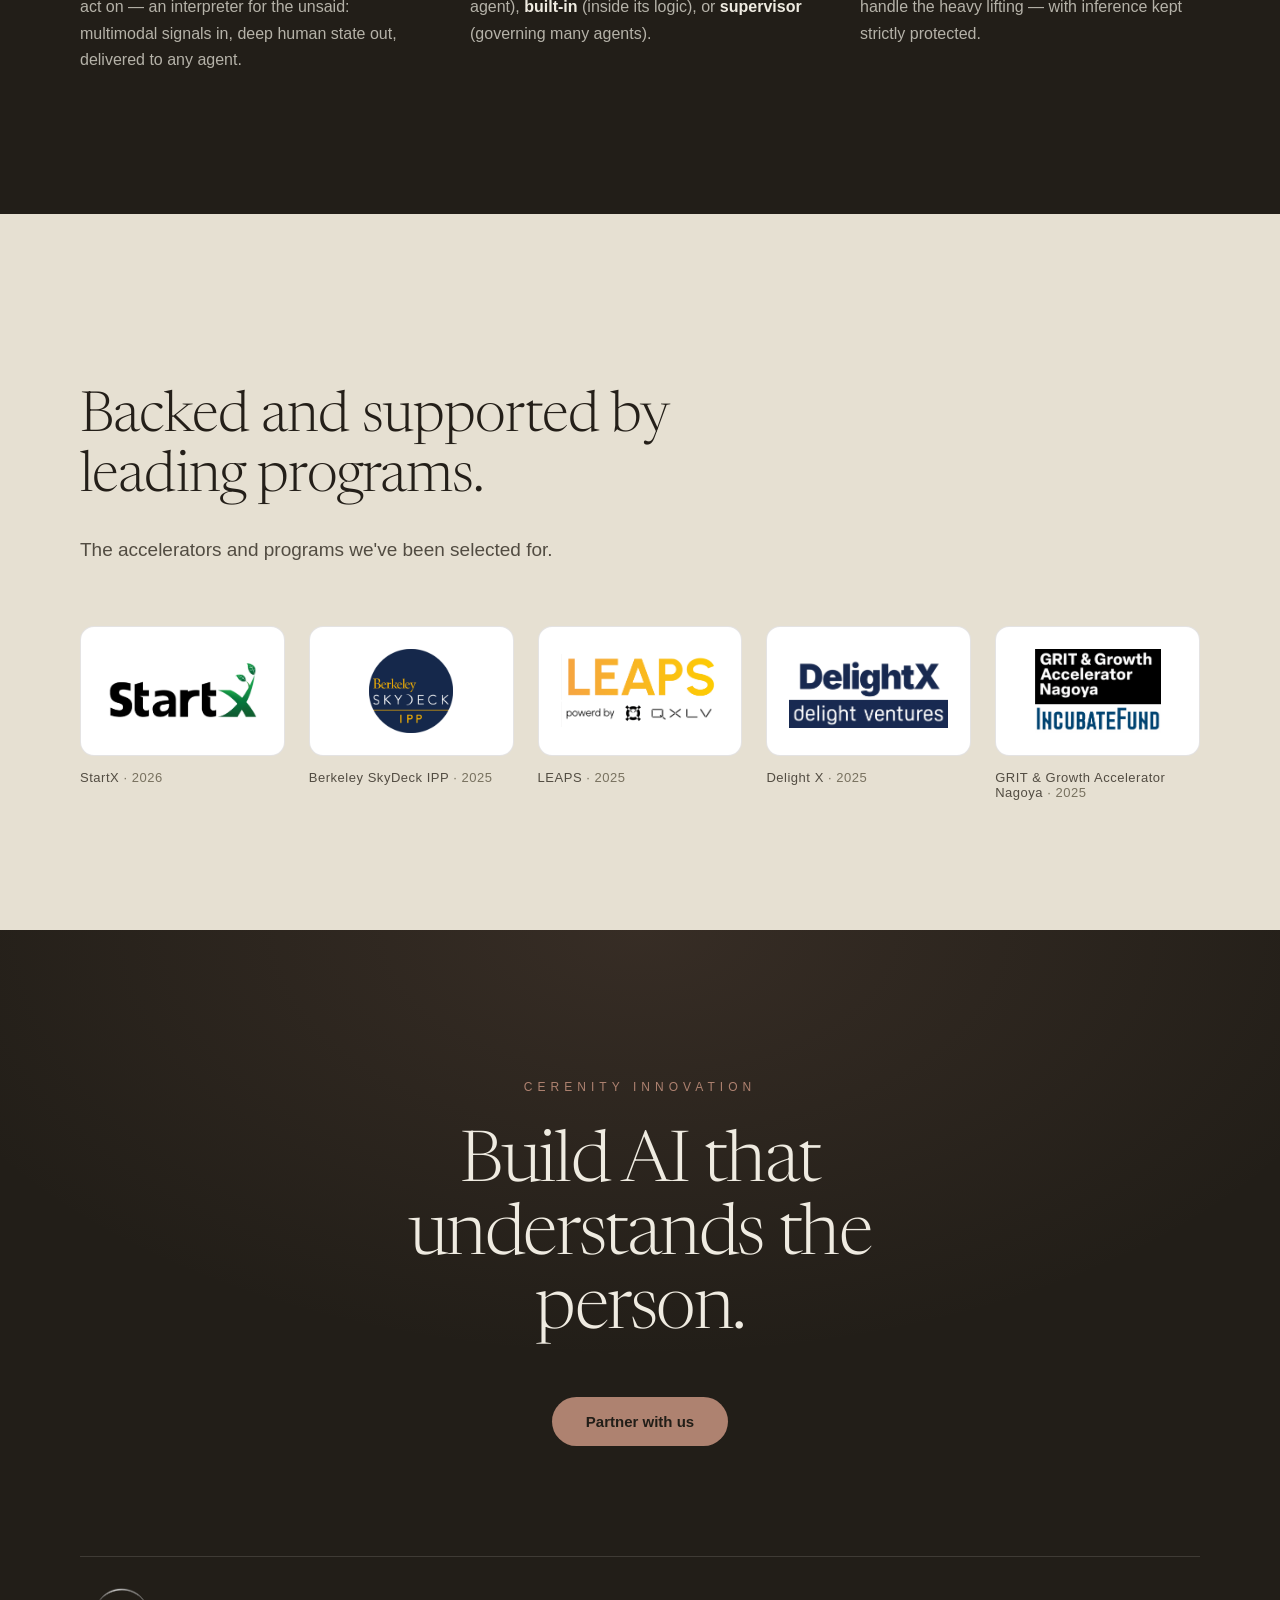
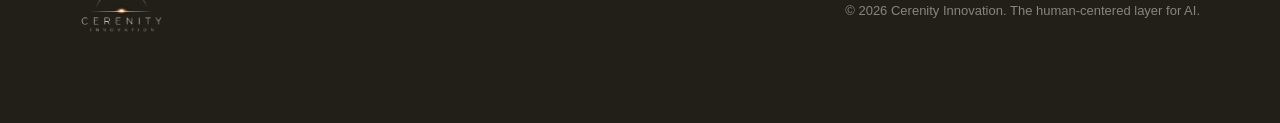
==== commit bdb2d658: "Move contact form to a dedicated, design-matched contact page - Revert home #contact back to the sim" ====
--- a/index.html
+++ b/index.html
@@ -27,7 +27,7 @@
       <a href="enterprise.html">Enterprise</a>
       <a href="app.html">App</a>
       <a href="news.html">News</a>
-      <a href="#contact" class="cta">Get in touch</a>
+      <a href="contact.html" class="cta">Get in touch</a>
     </div>
   </nav>
 
@@ -38,7 +38,7 @@
       <p data-reveal style="margin-top: 42px; font-size: clamp(17px, 1.7vw, 21px); line-height: 1.55; max-width: 52ch; color: rgba(239,235,225,.72);">We read the depth, not just the surface — inferring the latent human state behind every signal, so any AI agent can understand the person, not just the prompt.</p>
       <div data-reveal style="margin-top: 52px; display: flex; gap: 16px; flex-wrap: wrap;">
         <a href="#solution" style="background: #AE8270; color: #221E18; padding: 15px 30px; border-radius: 999px; font-weight: 600; font-size: 14px;">See how it works</a>
-        <a href="#contact" style="border: 1px solid rgba(239,235,225,.35); padding: 15px 30px; border-radius: 999px; font-size: 14px;">Partner with us</a>
+        <a href="contact.html" style="border: 1px solid rgba(239,235,225,.35); padding: 15px 30px; border-radius: 999px; font-size: 14px;">Partner with us</a>
       </div>
     </div>
   </header>
@@ -157,18 +157,9 @@
     <div style="position: relative; max-width: 1120px; margin: 0 auto; text-align: center;">
       <div data-reveal style="font-size: 12px; letter-spacing: .42em; text-transform: uppercase; color: #AE8270; margin-bottom: 34px;">Cerenity Innovation</div>
       <h2 data-reveal style="font-family: 'Newsreader', serif; font-weight: 300; font-size: clamp(38px, 5.5vw, 78px); line-height: 1.05; letter-spacing: -.02em; max-width: 16ch; margin: 0 auto;">Build AI that understands the person.</h2>
-      <p data-reveal style="margin-top: 26px; font-size: clamp(15px, 1.5vw, 17px); line-height: 1.6; max-width: 42ch; margin-left: auto; margin-right: auto; color: rgba(239,235,225,.6);">Tell us about your product or partnership — we'll get back to you.</p>
-      <form data-reveal data-mailto-form data-mailto="info@cerenityinnovation.com" class="contact-form">
-        <div class="row">
-          <input name="name" type="text" placeholder="Name" required autocomplete="name">
-          <input name="email" type="email" placeholder="Email" required autocomplete="email">
-        </div>
-        <textarea name="message" placeholder="How can we help?" required></textarea>
-        <div class="actions">
-          <button type="submit">Send message</button>
-          <span class="status" role="status" aria-live="polite"></span>
-        </div>
-      </form>
+      <div data-reveal style="margin-top: 48px;">
+        <a href="contact.html" style="background: #AE8270; color: #221E18; padding: 16px 34px; border-radius: 999px; font-weight: 600; font-size: 15px; display: inline-block;">Partner with us</a>
+      </div>
     </div>
     <div style="position: relative; max-width: 1120px; margin: 110px auto 0; display: flex; justify-content: space-between; align-items: center; flex-wrap: wrap; gap: 20px; border-top: 1px solid rgba(239,235,225,.14); padding-top: 30px; font-size: 13px; color: rgba(239,235,225,.5);">
       <img src="assets/logo-light.png" alt="Cerenity Innovation" style="height: 46px; display: block;">
--- a/styles.css
+++ b/styles.css
@@ -108,7 +108,8 @@
 
   /* Tame desktop paddings so sections fit the viewport */
   .page > section,
-  .page > header { padding-left: 22px !important; padding-right: 22px !important; }
+  .page > header,
+  .page > footer { padding-left: 22px !important; padding-right: 22px !important; }
   .page > section { padding-top: 78px !important; padding-bottom: 78px !important; }
   .page > header  { padding-top: 116px !important; padding-bottom: 64px !important; }
 
@@ -124,6 +125,15 @@
 
   /* Big inter-column gaps look heavy once stacked */
   [style*="gap: 70px"] { gap: 44px !important; }
+}
+
+/* ---------- Contact page ---------- */
+.contact-grid {
+  display: grid; grid-template-columns: 1fr 1fr;
+  gap: 64px; align-items: center;
+}
+@media (max-width: 880px) {
+  .contact-grid { grid-template-columns: 1fr; gap: 40px; }
 }
 
 /* ---------- Contact form (mailto) ---------- */
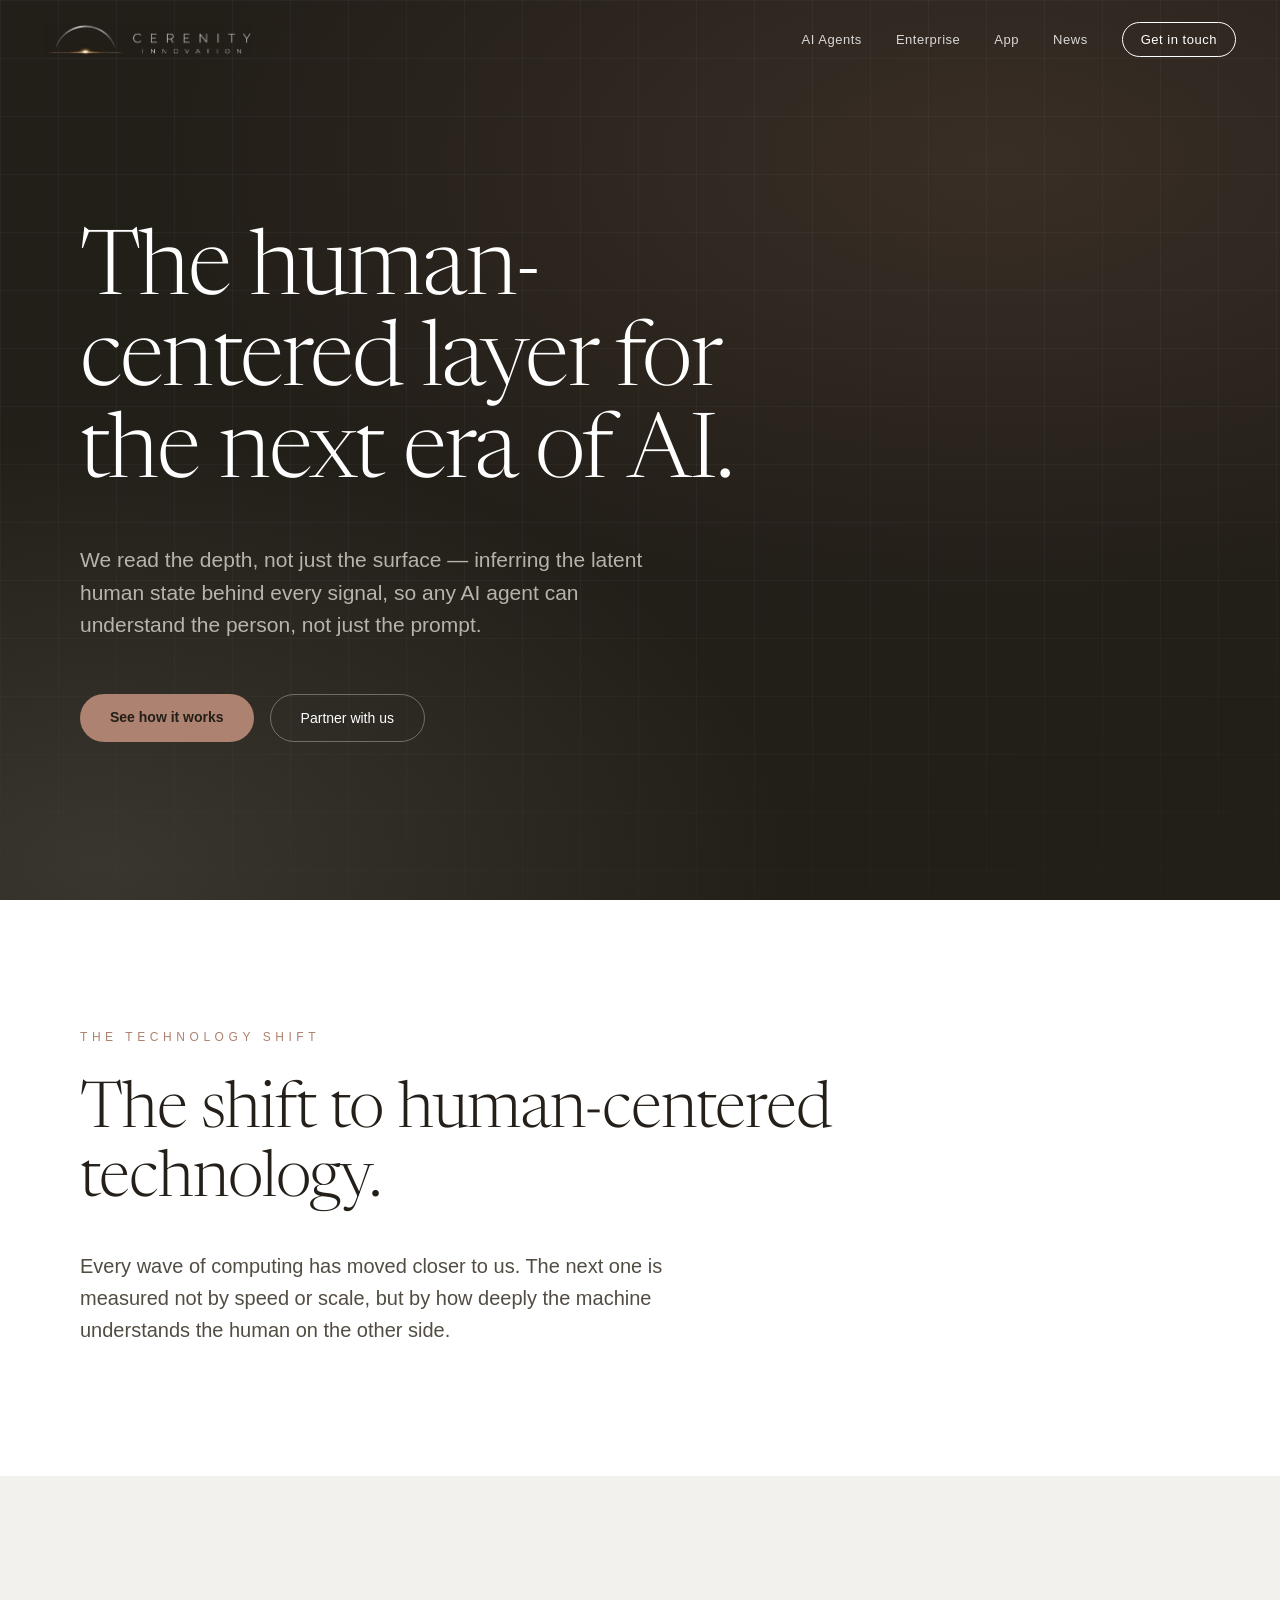
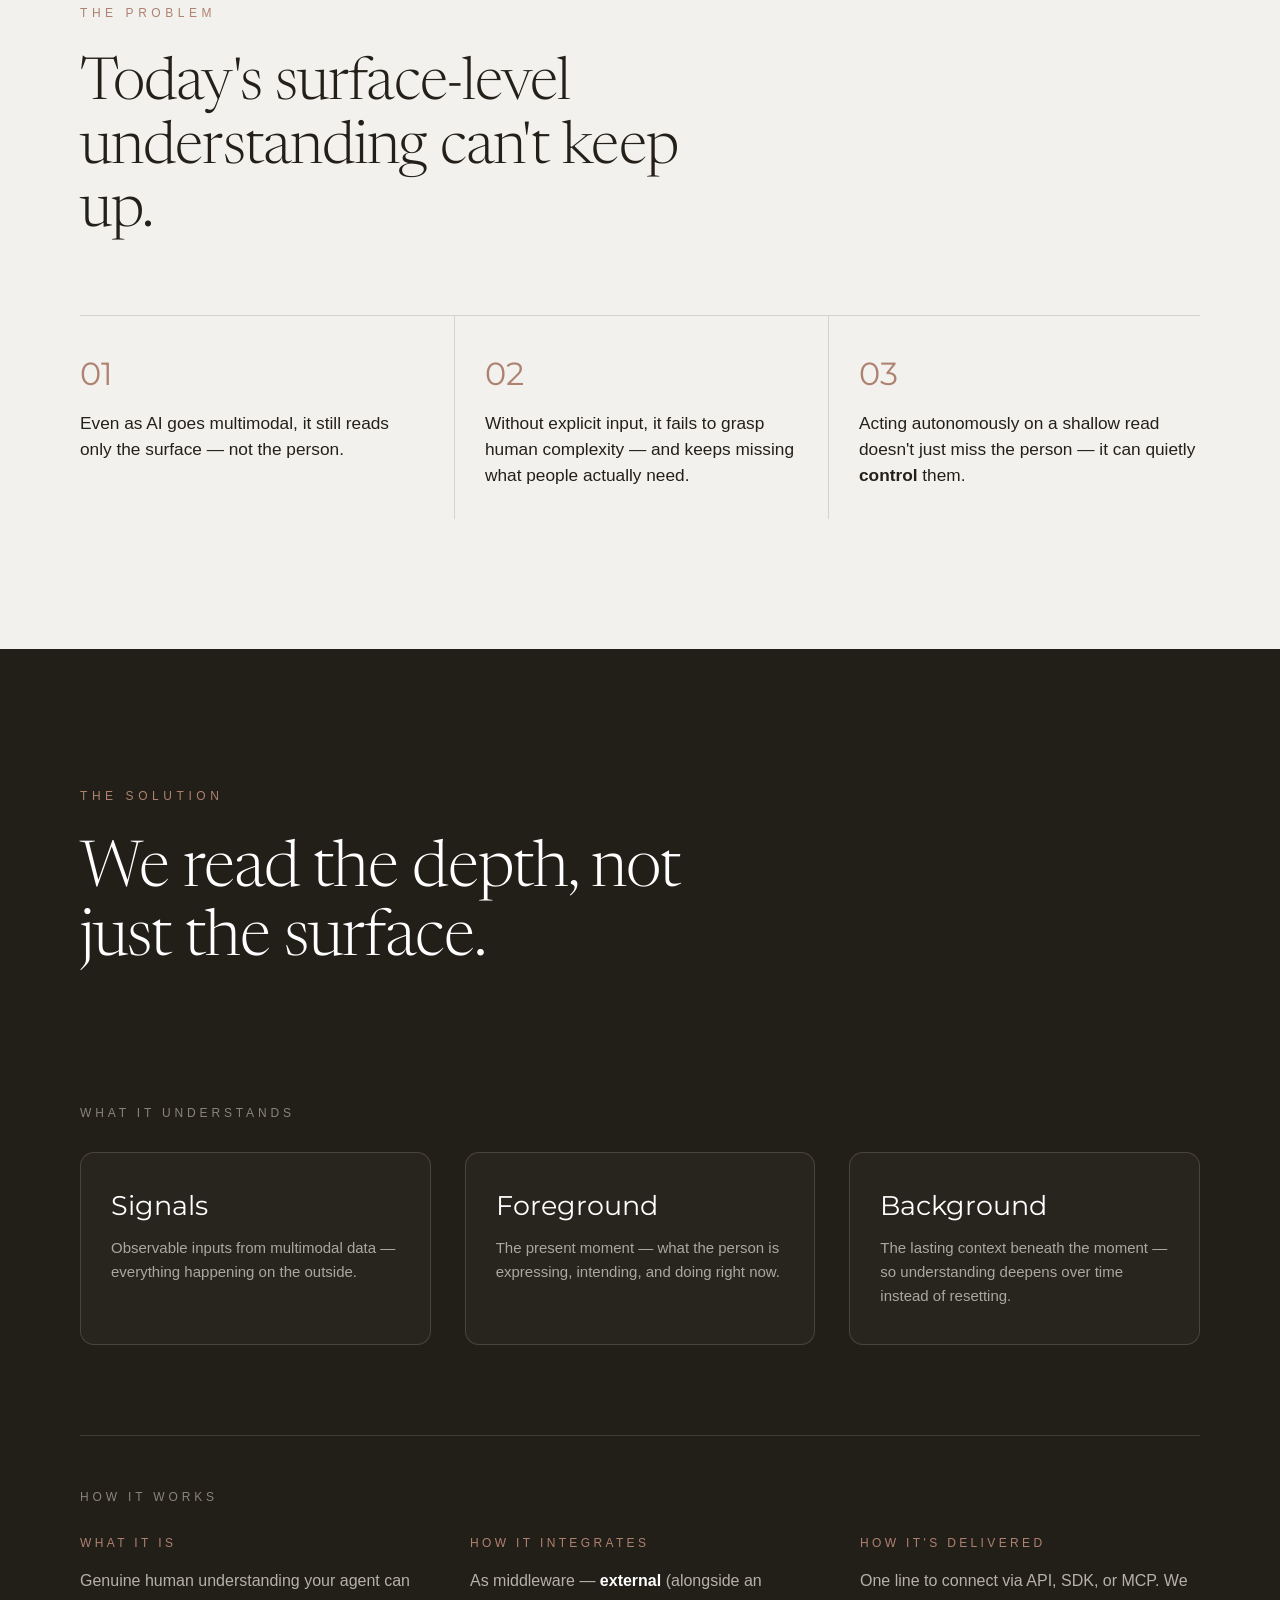
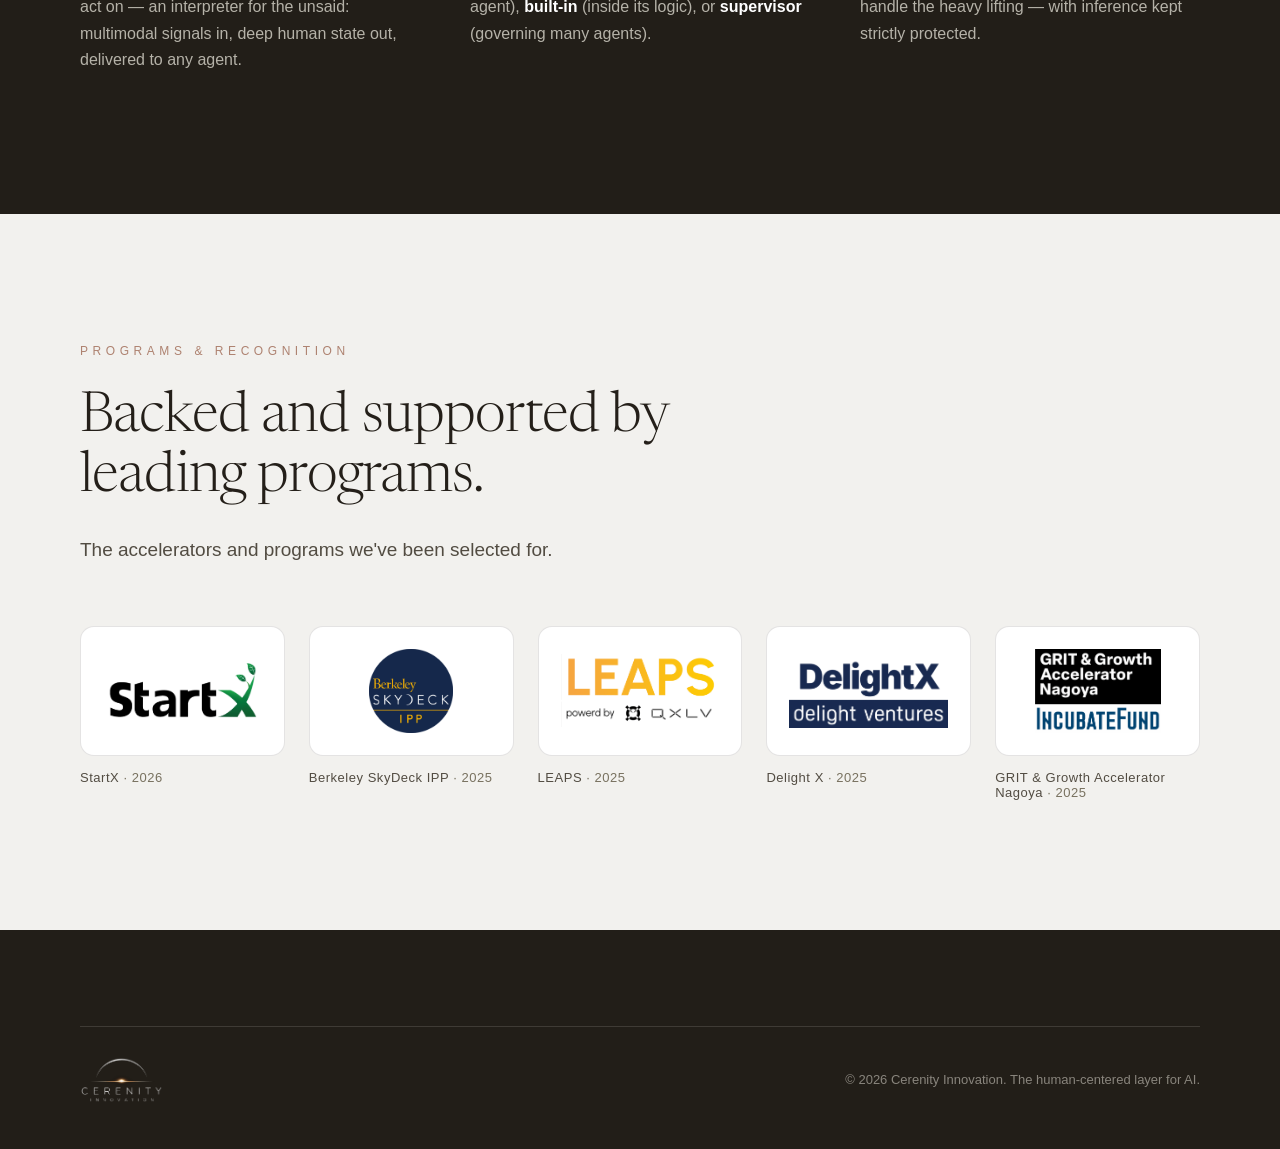
==== commit 33eeece7: "Main page: white palette, remove closing CTA, add hero grid - Lightest beige -> white; mid beige -> " ====
--- a/index.html
+++ b/index.html
@@ -15,7 +15,7 @@
 <script src="site.js" defer></script>
 </head>
 <body>
-<div class="page" style="background: #EFEBE1; overflow-x: hidden;">
+<div class="page" style="background: #FFFFFF; overflow-x: hidden;">
 
   <nav id="site-nav" class="site-nav">
     <a href="#top" class="brand">
@@ -31,7 +31,8 @@
     </div>
   </nav>
 
-  <header id="top" style="position: relative; background: #221E18; color: #EFEBE1; min-height: 100vh; display: flex; flex-direction: column; justify-content: center; padding: 160px 44px 90px;">
+  <header id="top" style="position: relative; background: #221E18; color: #FFFFFF; min-height: 100vh; display: flex; flex-direction: column; justify-content: center; padding: 160px 44px 90px; overflow: hidden;">
+    <div style="position: absolute; inset: 0; background-image: linear-gradient(rgba(255,255,255,.035) 1px, transparent 1px), linear-gradient(90deg, rgba(255,255,255,.035) 1px, transparent 1px); background-size: 58px 58px, 58px 58px; -webkit-mask-image: radial-gradient(120% 100% at 50% 22%, #000 45%, transparent 100%); mask-image: radial-gradient(120% 100% at 50% 22%, #000 45%, transparent 100%); pointer-events: none;"></div>
     <div style="position: absolute; inset: 0; background: radial-gradient(120% 90% at 78% 18%, rgba(174,130,112,.16), transparent 55%), radial-gradient(90% 80% at 8% 96%, rgba(200,196,188,.14), transparent 60%); pointer-events: none;"></div>
     <div style="position: relative; max-width: 1120px; margin: 0 auto; width: 100%;">
       <h1 data-reveal style="font-family: 'Newsreader', serif; font-weight: 300; font-size: clamp(44px, 7vw, 104px); line-height: 1.02; letter-spacing: -.02em; max-width: 15ch; text-wrap: balance;">The human-centered layer for the next era of AI.</h1>
@@ -43,7 +44,7 @@
     </div>
   </header>
 
-  <section style="background: #EFEBE1; padding: 130px 44px;">
+  <section style="background: #FFFFFF; padding: 130px 44px;">
     <div style="max-width: 1120px; margin: 0 auto;">
       <div data-reveal style="font-size: 12px; letter-spacing: .38em; text-transform: uppercase; color: #AE8270; margin-bottom: 34px;">THE TECHNOLOGY SHIFT</div>
       <h2 data-reveal style="font-family: 'Newsreader', serif; font-weight: 300; font-size: clamp(34px, 5vw, 66px); line-height: 1.08; letter-spacing: -.015em; max-width: 20ch;">The shift to human-centered technology.</h2>
@@ -51,7 +52,7 @@
     </div>
   </section>
 
-  <section style="background: #E6E0D2; padding: 130px 44px;">
+  <section style="background: #F2F1EE; padding: 130px 44px;">
     <div style="max-width: 1120px; margin: 0 auto;">
       <div data-reveal style="font-size: 12px; letter-spacing: .38em; text-transform: uppercase; color: #AE8270; margin-bottom: 34px;">THE PROBLEM</div>
       <h2 data-reveal style="font-family: 'Newsreader', serif; font-weight: 300; font-size: clamp(32px, 4.6vw, 60px); line-height: 1.08; letter-spacing: -.015em; max-width: 18ch;">Today's surface-level understanding can't keep up.</h2>
@@ -72,7 +73,7 @@
     </div>
   </section>
 
-  <section id="solution" style="background: #221E18; color: #EFEBE1; padding: 140px 44px;">
+  <section id="solution" style="background: #221E18; color: #FFFFFF; padding: 140px 44px;">
     <div style="max-width: 1120px; margin: 0 auto;">
       <div data-reveal style="font-size: 12px; letter-spacing: .38em; text-transform: uppercase; color: #AE8270; margin-bottom: 34px;">The Solution</div>
       <h2 data-reveal style="font-family: 'Newsreader', serif; font-weight: 300; font-size: clamp(34px, 5vw, 66px); line-height: 1.08; letter-spacing: -.015em; max-width: 18ch;">We read the depth, not just the surface.</h2>
@@ -102,7 +103,7 @@
         </div>
         <div data-reveal>
           <div style="font-size: 12px; letter-spacing: .28em; text-transform: uppercase; color: #AE8270; margin-bottom: 18px;">How it integrates</div>
-          <p style="font-size: 16px; line-height: 1.65; color: rgba(239,235,225,.72);">As middleware — <strong style="font-weight: 600; color: #EFEBE1;">external</strong> (alongside an agent), <strong style="font-weight: 600; color: #EFEBE1;">built-in</strong> (inside its logic), or <strong style="font-weight: 600; color: #EFEBE1;">supervisor</strong> (governing many agents).</p>
+          <p style="font-size: 16px; line-height: 1.65; color: rgba(239,235,225,.72);">As middleware — <strong style="font-weight: 600; color: #FFFFFF;">external</strong> (alongside an agent), <strong style="font-weight: 600; color: #FFFFFF;">built-in</strong> (inside its logic), or <strong style="font-weight: 600; color: #FFFFFF;">supervisor</strong> (governing many agents).</p>
         </div>
         <div data-reveal>
           <div style="font-size: 12px; letter-spacing: .28em; text-transform: uppercase; color: #AE8270; margin-bottom: 18px;">How it's delivered</div>
@@ -112,7 +113,7 @@
     </div>
   </section>
 
-  <section style="background: #E6E0D2; padding: 130px 44px;">
+  <section style="background: #F2F1EE; padding: 130px 44px;">
     <div style="max-width: 1120px; margin: 0 auto;">
       <div data-reveal style="font-size: 12px; letter-spacing: .38em; text-transform: uppercase; color: #AE8270; margin-bottom: 30px;">Programs &amp; recognition</div>
       <h2 data-reveal style="font-family: 'Newsreader', serif; font-weight: 300; font-size: clamp(30px, 4.4vw, 58px); line-height: 1.08; letter-spacing: -.015em; max-width: 18ch;">Backed and supported by leading programs.</h2>
@@ -152,20 +153,12 @@
     </div>
   </section>
 
-  <section id="contact" style="background: #221E18; color: #EFEBE1; padding: 150px 44px 90px; position: relative;">
-    <div style="position: absolute; inset: 0; background: radial-gradient(100% 90% at 50% 0%, rgba(174,130,112,.15), transparent 60%); pointer-events: none;"></div>
-    <div style="position: relative; max-width: 1120px; margin: 0 auto; text-align: center;">
-      <div data-reveal style="font-size: 12px; letter-spacing: .42em; text-transform: uppercase; color: #AE8270; margin-bottom: 34px;">Cerenity Innovation</div>
-      <h2 data-reveal style="font-family: 'Newsreader', serif; font-weight: 300; font-size: clamp(38px, 5.5vw, 78px); line-height: 1.05; letter-spacing: -.02em; max-width: 16ch; margin: 0 auto;">Build AI that understands the person.</h2>
-      <div data-reveal style="margin-top: 48px;">
-        <a href="contact.html" style="background: #AE8270; color: #221E18; padding: 16px 34px; border-radius: 999px; font-weight: 600; font-size: 15px; display: inline-block;">Partner with us</a>
-      </div>
-    </div>
-    <div style="position: relative; max-width: 1120px; margin: 110px auto 0; display: flex; justify-content: space-between; align-items: center; flex-wrap: wrap; gap: 20px; border-top: 1px solid rgba(239,235,225,.14); padding-top: 30px; font-size: 13px; color: rgba(239,235,225,.5);">
+  <footer style="background: #221E18; color: #FFFFFF; padding: 96px 44px 46px;">
+    <div style="max-width: 1120px; margin: 0 auto; display: flex; justify-content: space-between; align-items: center; flex-wrap: wrap; gap: 20px; border-top: 1px solid rgba(239,235,225,.14); padding-top: 30px; font-size: 13px; color: rgba(239,235,225,.5);">
       <img src="assets/logo-light.png" alt="Cerenity Innovation" style="height: 46px; display: block;">
       <span>© 2026 Cerenity Innovation. The human-centered layer for AI.</span>
     </div>
-  </section>
+  </footer>
 
 </div>
 </body>
--- a/styles.css
+++ b/styles.css
@@ -9,20 +9,20 @@
 html { scroll-behavior: smooth; }
 body {
   font-family: 'Helvetica Neue', Helvetica, Arial, sans-serif;
-  background: #EFEBE1;
+  background: #FFFFFF;
   color: #241F19;
   -webkit-font-smoothing: antialiased;
 }
 a { color: inherit; text-decoration: none; }
 a:hover { color: #AE8270; }
-::selection { background: #AE8270; color: #EFEBE1; }
+::selection { background: #AE8270; color: #FFFFFF; }
 
 /* ---------- Navigation ---------- */
 .site-nav {
   position: fixed; top: 0; left: 0; right: 0; z-index: 100;
   display: flex; align-items: center; justify-content: space-between;
   padding: 22px 44px;
-  color: #EFEBE1;
+  color: #FFFFFF;
   transition: background .5s ease, padding .4s ease, box-shadow .5s ease;
 }
 .site-nav.scrolled {
@@ -144,7 +144,7 @@
 .contact-form .row { display: grid; grid-template-columns: 1fr 1fr; gap: 16px; }
 .contact-form input,
 .contact-form textarea {
-  width: 100%; font: inherit; font-size: 15px; color: #EFEBE1;
+  width: 100%; font: inherit; font-size: 15px; color: #FFFFFF;
   background: rgba(239, 235, 225, .05);
   border: 1px solid rgba(239, 235, 225, .18);
   border-radius: 12px; padding: 14px 16px;
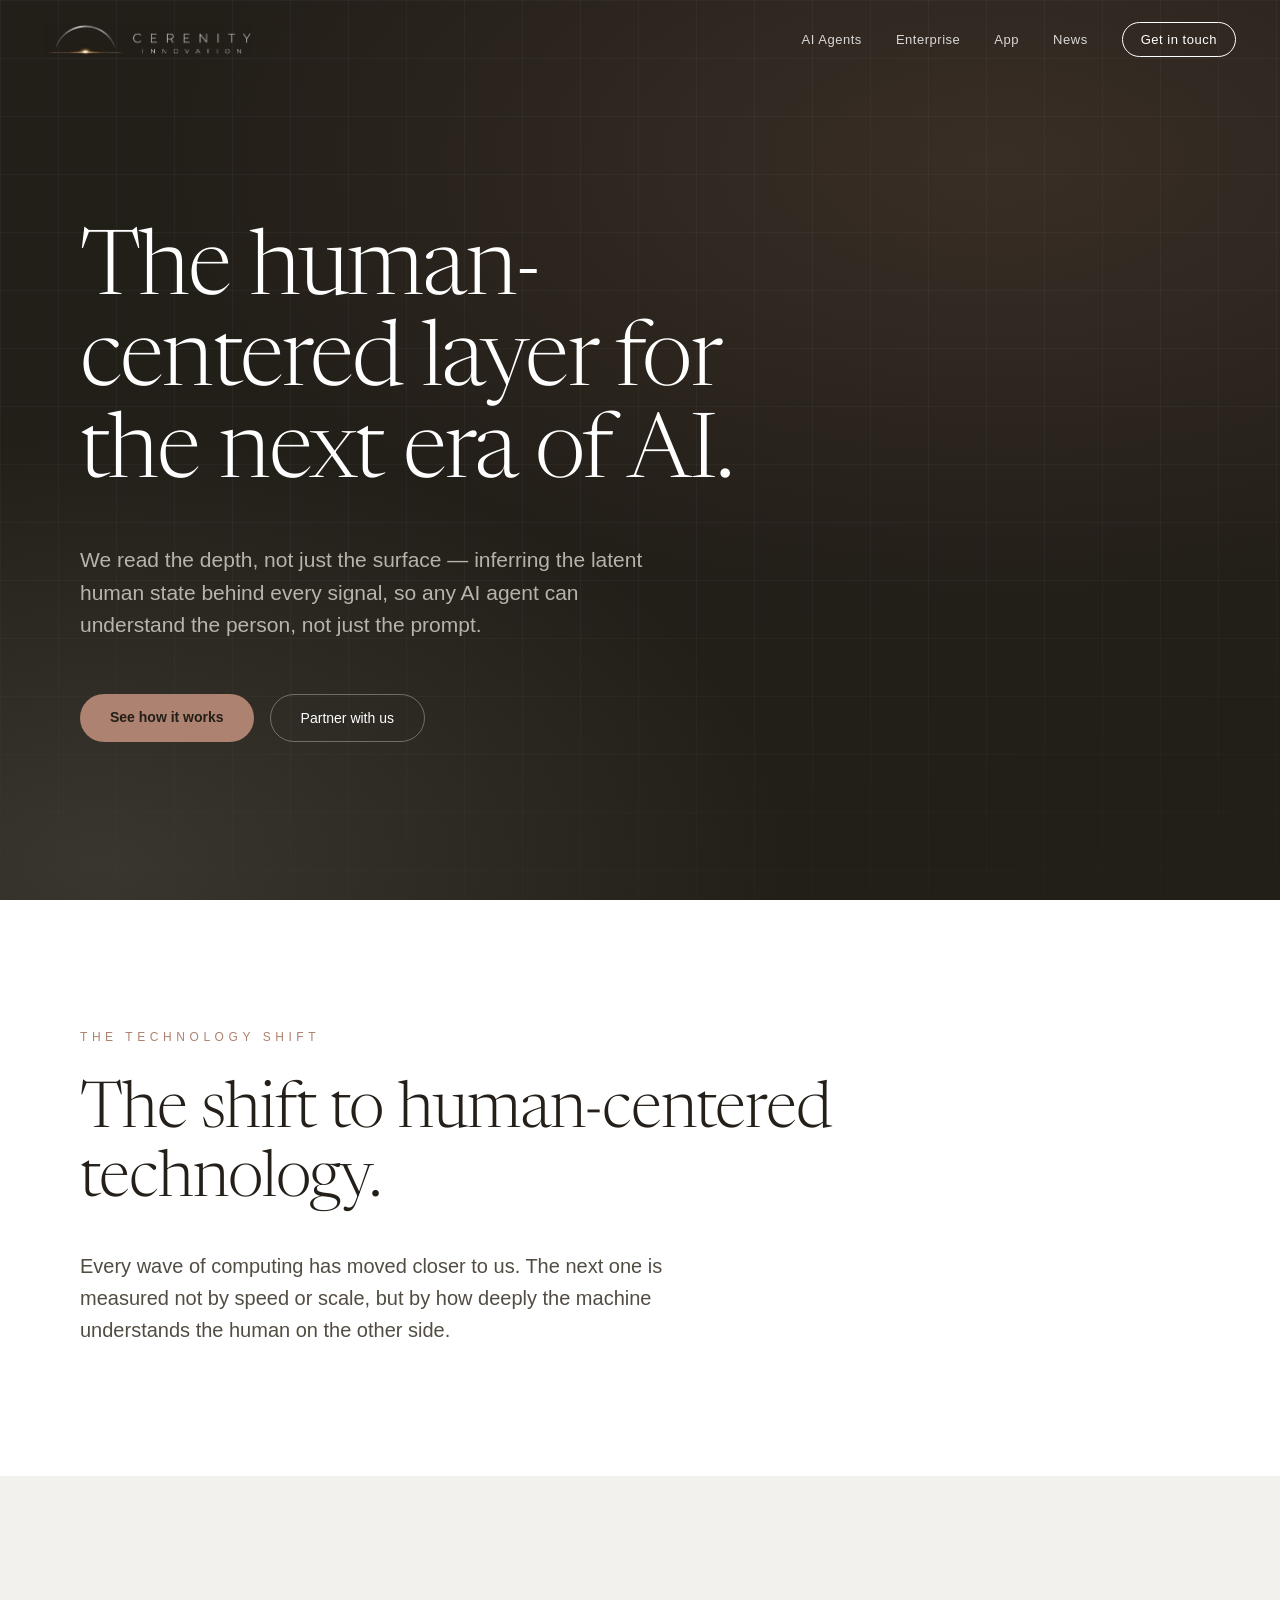
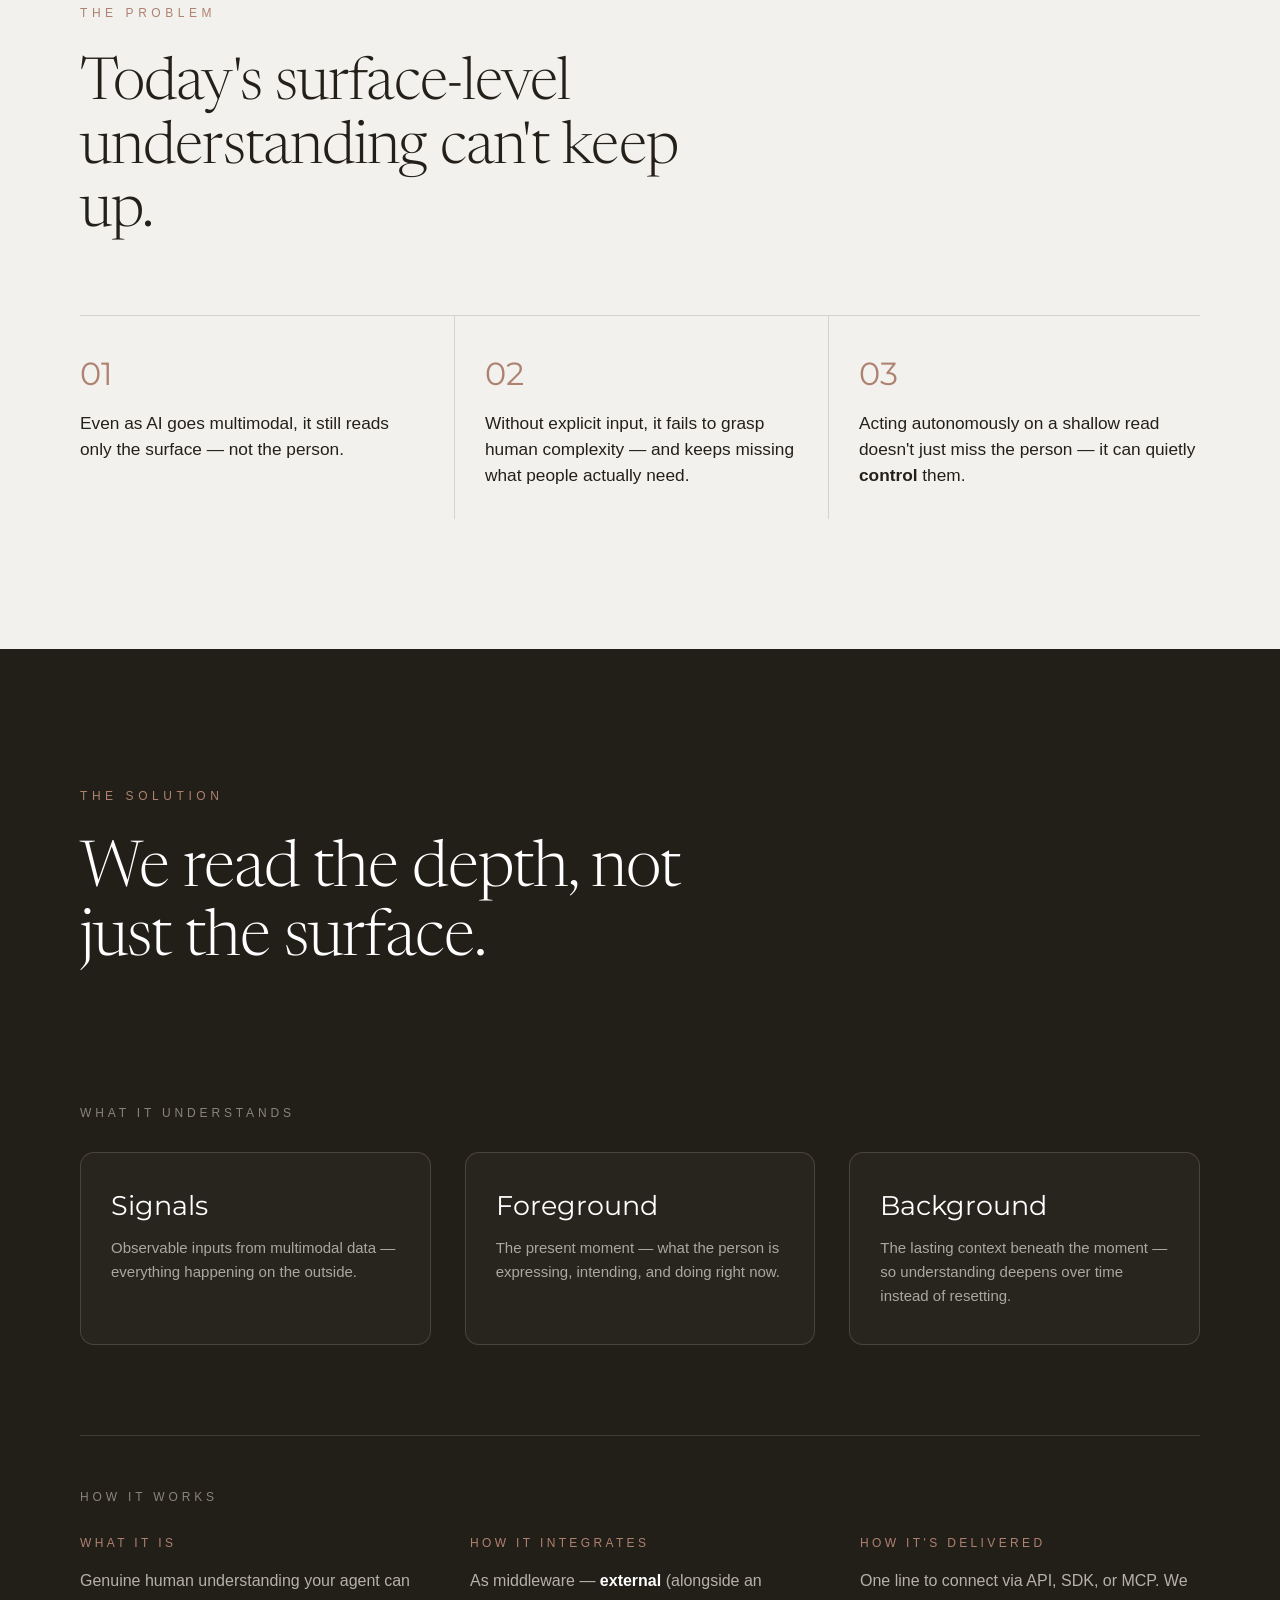
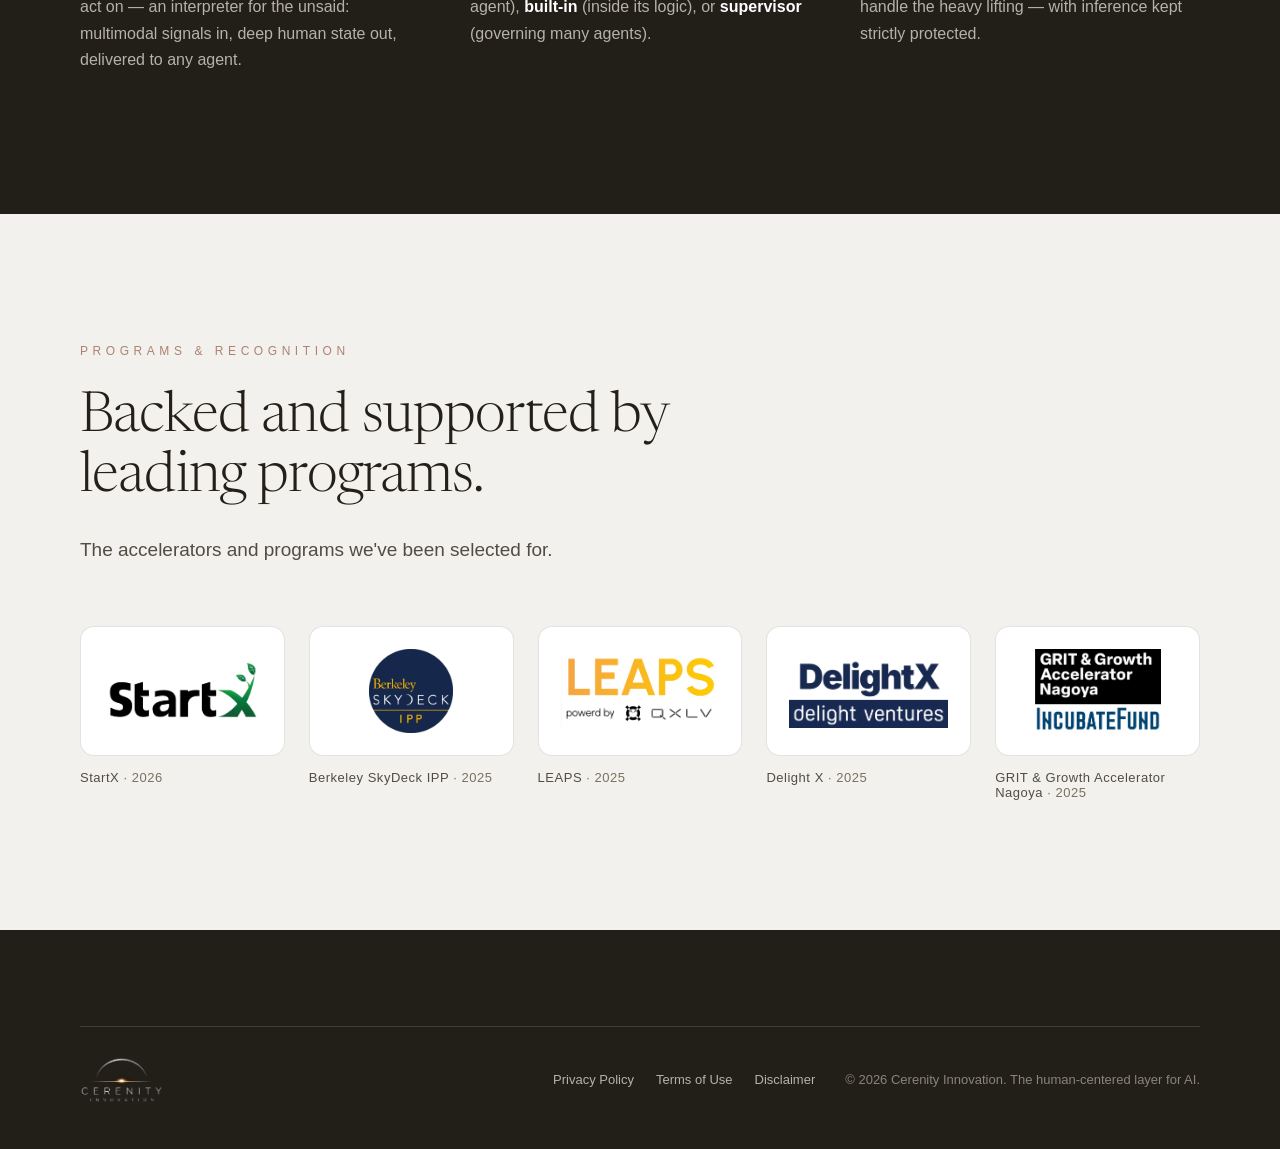
==== commit bfa6f1b4: "Legal: add the app's Privacy Policy, Terms of Use and Disclaimer pages privacy.html, terms.html and " ====
--- a/index.html
+++ b/index.html
@@ -156,7 +156,10 @@
   <footer style="background: #221E18; color: #FFFFFF; padding: 96px 44px 46px;">
     <div style="max-width: 1120px; margin: 0 auto; display: flex; justify-content: space-between; align-items: center; flex-wrap: wrap; gap: 20px; border-top: 1px solid rgba(239,235,225,.14); padding-top: 30px; font-size: 13px; color: rgba(239,235,225,.5);">
       <img src="assets/logo-light.png" alt="Cerenity Innovation" style="height: 46px; display: block;">
-      <span>© 2026 Cerenity Innovation. The human-centered layer for AI.</span>
+      <div class="footer-meta">
+        <nav class="footer-legal" aria-label="Legal"><a href="privacy.html">Privacy Policy</a><a href="terms.html">Terms of Use</a><a href="disclaimer.html">Disclaimer</a></nav>
+        <span>© 2026 Cerenity Innovation. The human-centered layer for AI.</span>
+      </div>
     </div>
   </footer>
 
--- a/styles.css
+++ b/styles.css
@@ -82,11 +82,11 @@
     background: rgba(20, 22, 18, .97);
     -webkit-backdrop-filter: blur(18px);
     backdrop-filter: blur(18px);
-    box-shadow: -18px 0 60px rgba(0, 0, 0, .35);
     transform: translateX(100%);
-    transition: transform .38s cubic-bezier(.4, 0, .2, 1);
+    transition: transform .38s cubic-bezier(.4, 0, .2, 1), box-shadow .38s ease;
   }
-  .nav-links.open { transform: translateX(0); }
+  /* The shadow only while open: closed, it would bleed in from the right edge */
+  .nav-links.open { transform: translateX(0); box-shadow: -18px 0 60px rgba(0, 0, 0, .35); }
   .nav-links a { opacity: .92; }
   .nav-links a.cta { padding: 11px 22px; }
   body.menu-open { overflow: hidden; }
@@ -171,3 +171,56 @@
 @media (max-width: 760px) {
   .contact-form .row { grid-template-columns: 1fr; }
 }
+
+/* ---------- Footer legal links ---------- */
+.footer-meta {
+  display: flex; align-items: center; flex-wrap: wrap;
+  gap: 12px 30px;
+}
+.footer-legal { display: flex; flex-wrap: wrap; gap: 8px 22px; }
+.footer-legal a { color: rgba(239, 235, 225, .72); transition: color .3s ease; }
+.footer-legal a:hover { color: #AE8270; }
+
+/* ---------- Legal pages (privacy / terms / disclaimer) ---------- */
+.legal-doc {
+  max-width: 760px; margin: 0 auto;
+  font-size: 16px; line-height: 1.7; color: #3A342C;
+}
+.legal-switch {
+  display: flex; flex-wrap: wrap; gap: 10px;
+  margin-bottom: 56px;
+}
+.legal-switch a {
+  font-size: 13px; letter-spacing: .04em;
+  border: 1px solid rgba(36, 31, 25, .18); border-radius: 999px;
+  padding: 8px 16px; color: #524C42;
+  transition: border-color .3s ease, color .3s ease;
+}
+.legal-switch a:hover { border-color: #AE8270; }
+.legal-switch a.active { background: #221E18; border-color: #221E18; color: #FFFFFF; }
+.legal-doc h2 {
+  font-family: 'Newsreader', serif; font-weight: 400;
+  font-size: clamp(24px, 2.6vw, 30px); line-height: 1.25; letter-spacing: -.01em;
+  color: #241F19;
+  margin: 56px 0 18px; padding-top: 28px;
+  border-top: 1px solid rgba(36, 31, 25, .12);
+  scroll-margin-top: 90px;
+}
+.legal-doc h2#s1 { margin-top: 0; padding-top: 0; border-top: none; }
+.legal-doc h3 {
+  font-size: 15px; font-weight: 600; letter-spacing: .02em; color: #241F19;
+  margin: 30px 0 10px;
+}
+.legal-doc p { margin: 0 0 16px; overflow-wrap: anywhere; }
+.legal-doc ul { margin: 0 0 18px; padding-left: 22px; }
+.legal-doc li { margin: 0 0 6px; padding-left: 4px; overflow-wrap: anywhere; }
+.legal-doc li::marker { color: #AE8270; }
+.legal-doc a { color: #8E6656; text-decoration: underline; text-underline-offset: 3px; }
+.legal-doc a:hover { color: #AE8270; }
+.legal-doc .legal-switch a { text-decoration: none; color: #524C42; }
+.legal-doc .legal-switch a.active { color: #FFFFFF; }
+@media (max-width: 760px) {
+  .legal-doc { font-size: 15px; }
+  .legal-doc h2 { margin-top: 44px; }
+  .legal-switch { margin-bottom: 40px; }
+}
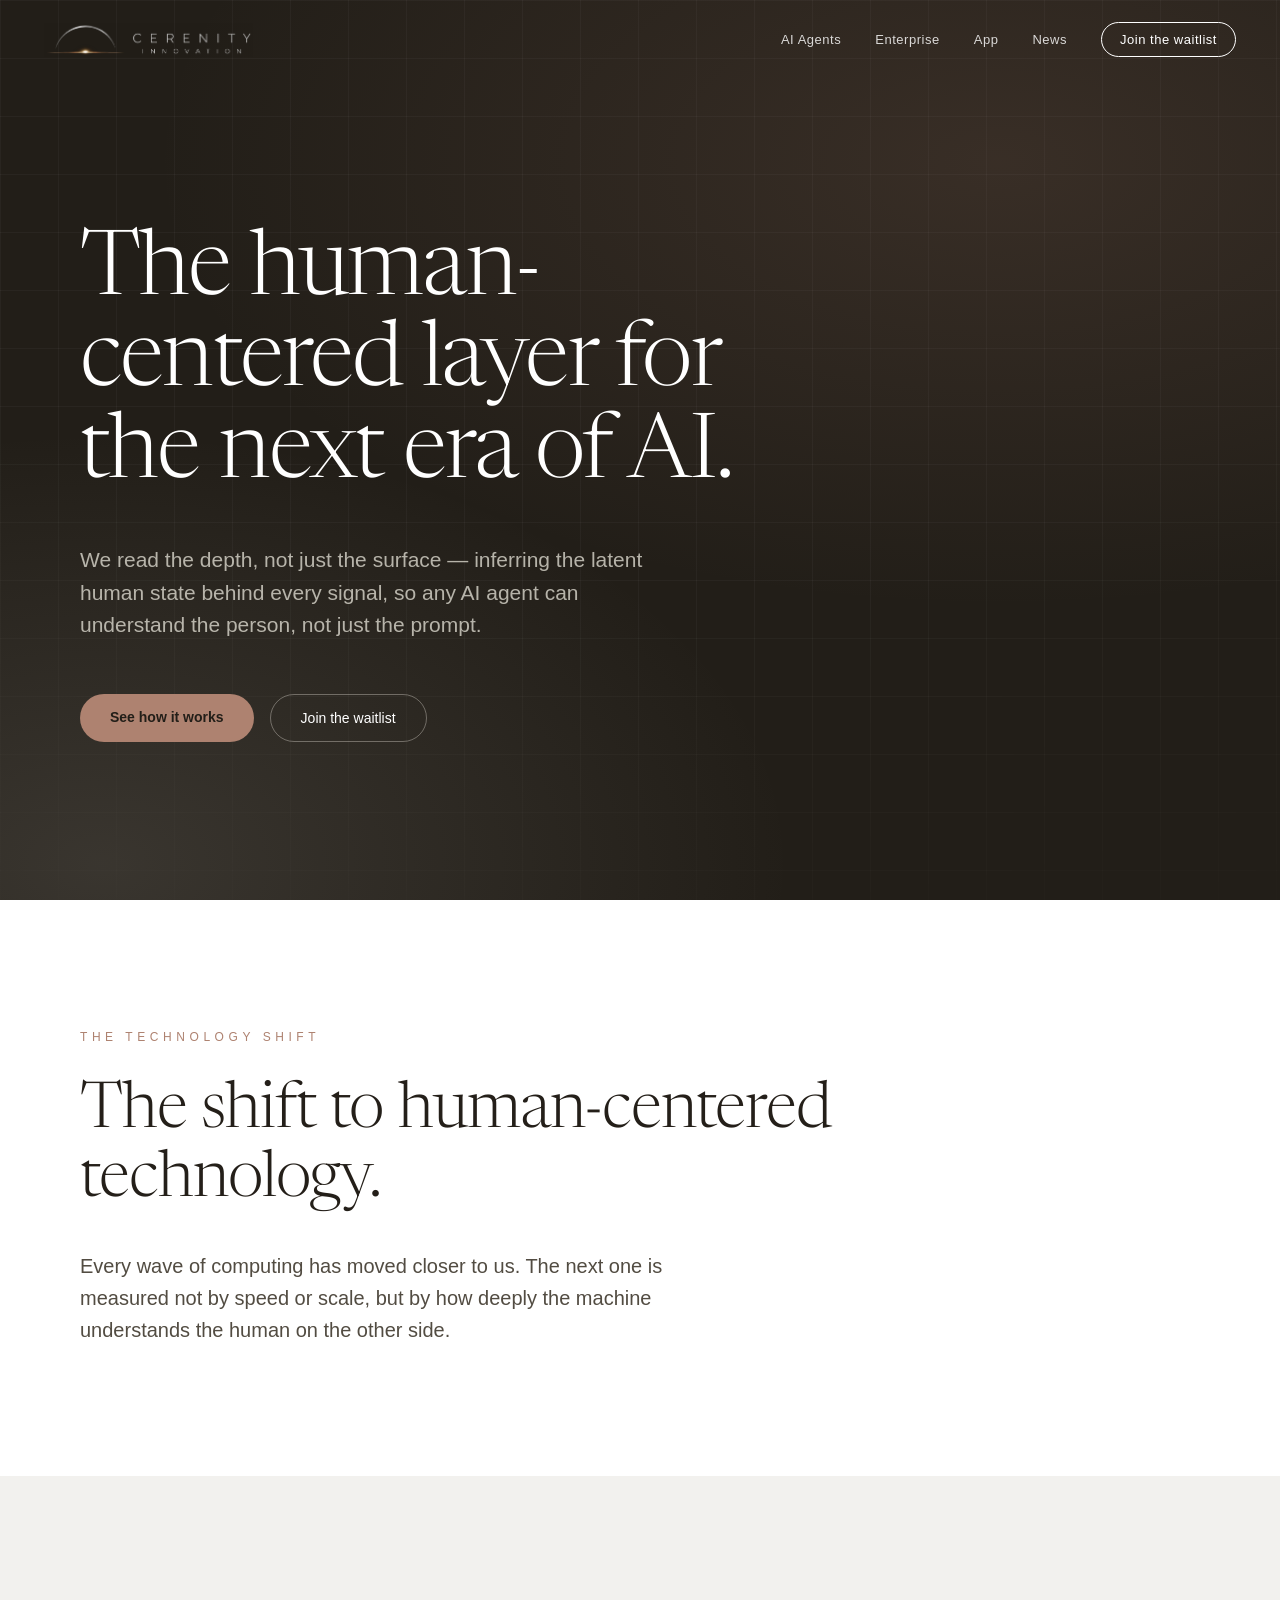
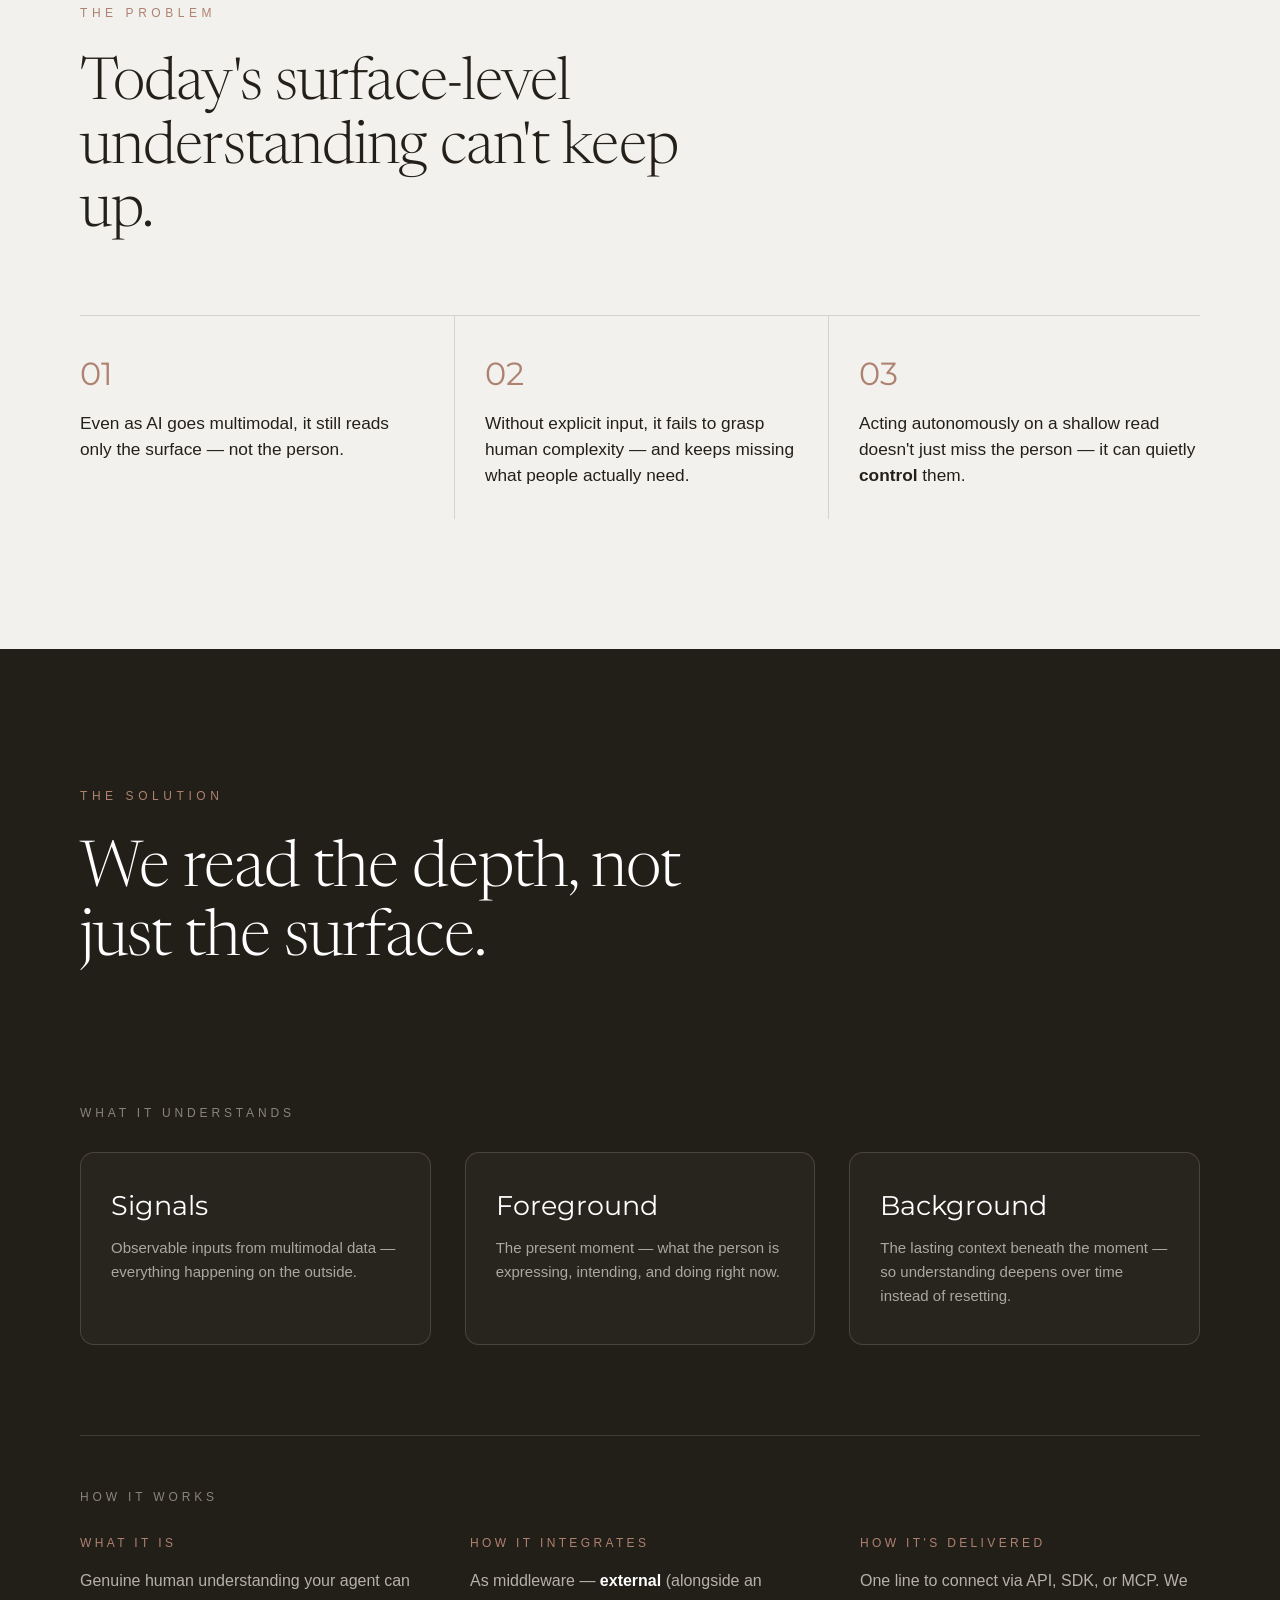
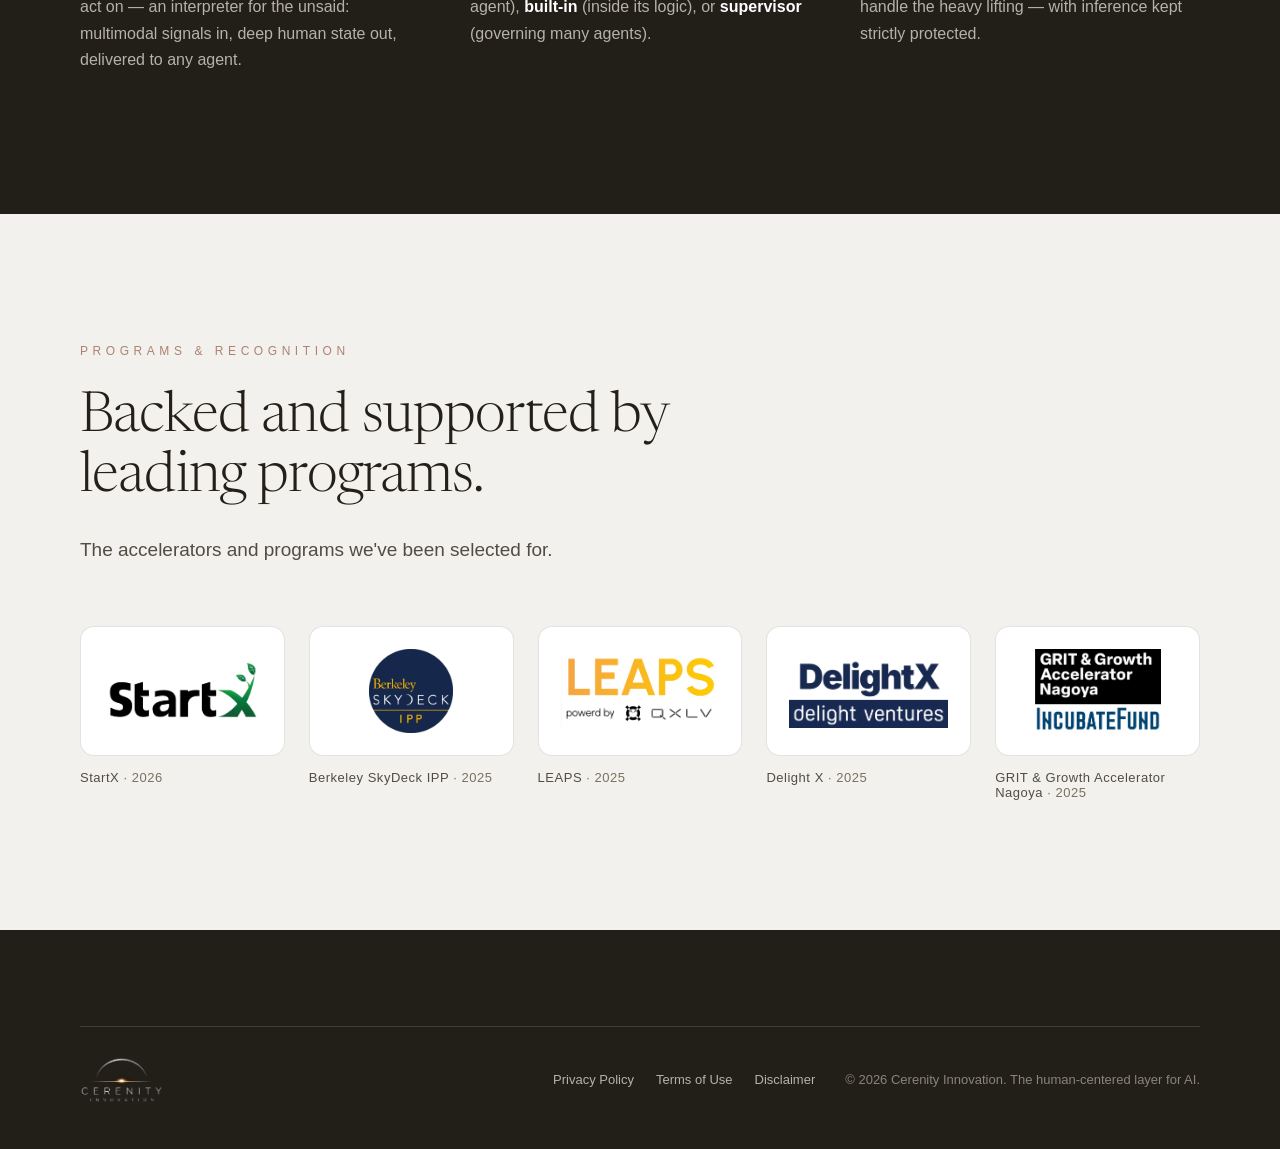
==== commit d20a50cc: "Replace Get in touch / Partner with us CTAs with a Waitlister waitlist page Co-Authored-By: Claude O" ====
--- a/index.html
+++ b/index.html
@@ -27,7 +27,7 @@
       <a href="enterprise.html">Enterprise</a>
       <a href="app.html">App</a>
       <a href="news.html">News</a>
-      <a href="contact.html" class="cta">Get in touch</a>
+      <a href="waitlist.html" class="cta">Join the waitlist</a>
     </div>
   </nav>
 
@@ -39,7 +39,7 @@
       <p data-reveal style="margin-top: 42px; font-size: clamp(17px, 1.7vw, 21px); line-height: 1.55; max-width: 52ch; color: rgba(239,235,225,.72);">We read the depth, not just the surface — inferring the latent human state behind every signal, so any AI agent can understand the person, not just the prompt.</p>
       <div data-reveal style="margin-top: 52px; display: flex; gap: 16px; flex-wrap: wrap;">
         <a href="#solution" style="background: #AE8270; color: #221E18; padding: 15px 30px; border-radius: 999px; font-weight: 600; font-size: 14px;">See how it works</a>
-        <a href="contact.html" style="border: 1px solid rgba(239,235,225,.35); padding: 15px 30px; border-radius: 999px; font-size: 14px;">Partner with us</a>
+        <a href="waitlist.html" style="border: 1px solid rgba(239,235,225,.35); padding: 15px 30px; border-radius: 999px; font-size: 14px;">Join the waitlist</a>
       </div>
     </div>
   </header>
--- a/styles.css
+++ b/styles.css
@@ -68,7 +68,13 @@
    ============================================================ */
 @media (max-width: 760px) {
   .site-nav { padding: 15px 20px; }
-  .site-nav.scrolled { padding: 12px 20px; }
+  /* No blur here: a backdrop-filter would trap the fixed .nav-links inside the bar's height */
+  .site-nav.scrolled {
+    padding: 12px 20px;
+    background: rgba(22, 24, 20, .95);
+    -webkit-backdrop-filter: none;
+    backdrop-filter: none;
+  }
   .site-nav .brand img { height: 30px; }
 
   .nav-toggle { display: flex; }
@@ -180,6 +186,20 @@
 .footer-legal { display: flex; flex-wrap: wrap; gap: 8px 22px; }
 .footer-legal a { color: rgba(239, 235, 225, .72); transition: color .3s ease; }
 .footer-legal a:hover { color: #AE8270; }
+
+/* ---------- TIDEYA page: Google Calendar detail ---------- */
+.calendar-detail { font-size: 15px; line-height: 1.65; color: #524C42; }
+.calendar-detail h3 {
+  font-size: 12px; font-weight: 400; letter-spacing: .28em; text-transform: uppercase;
+  color: #AE8270; margin-bottom: 22px;
+}
+.calendar-detail ul { padding-left: 20px; margin-bottom: 26px; }
+.calendar-detail li { margin-bottom: 10px; padding-left: 4px; }
+.calendar-detail li::marker { color: #AE8270; }
+.calendar-detail strong { font-weight: 600; color: #241F19; }
+.calendar-detail p { margin-bottom: 14px; }
+.calendar-detail a { color: #8E6656; text-decoration: underline; text-underline-offset: 3px; }
+.calendar-detail a:hover { color: #AE8270; }
 
 /* ---------- Legal pages (privacy / terms / disclaimer) ---------- */
 .legal-doc {
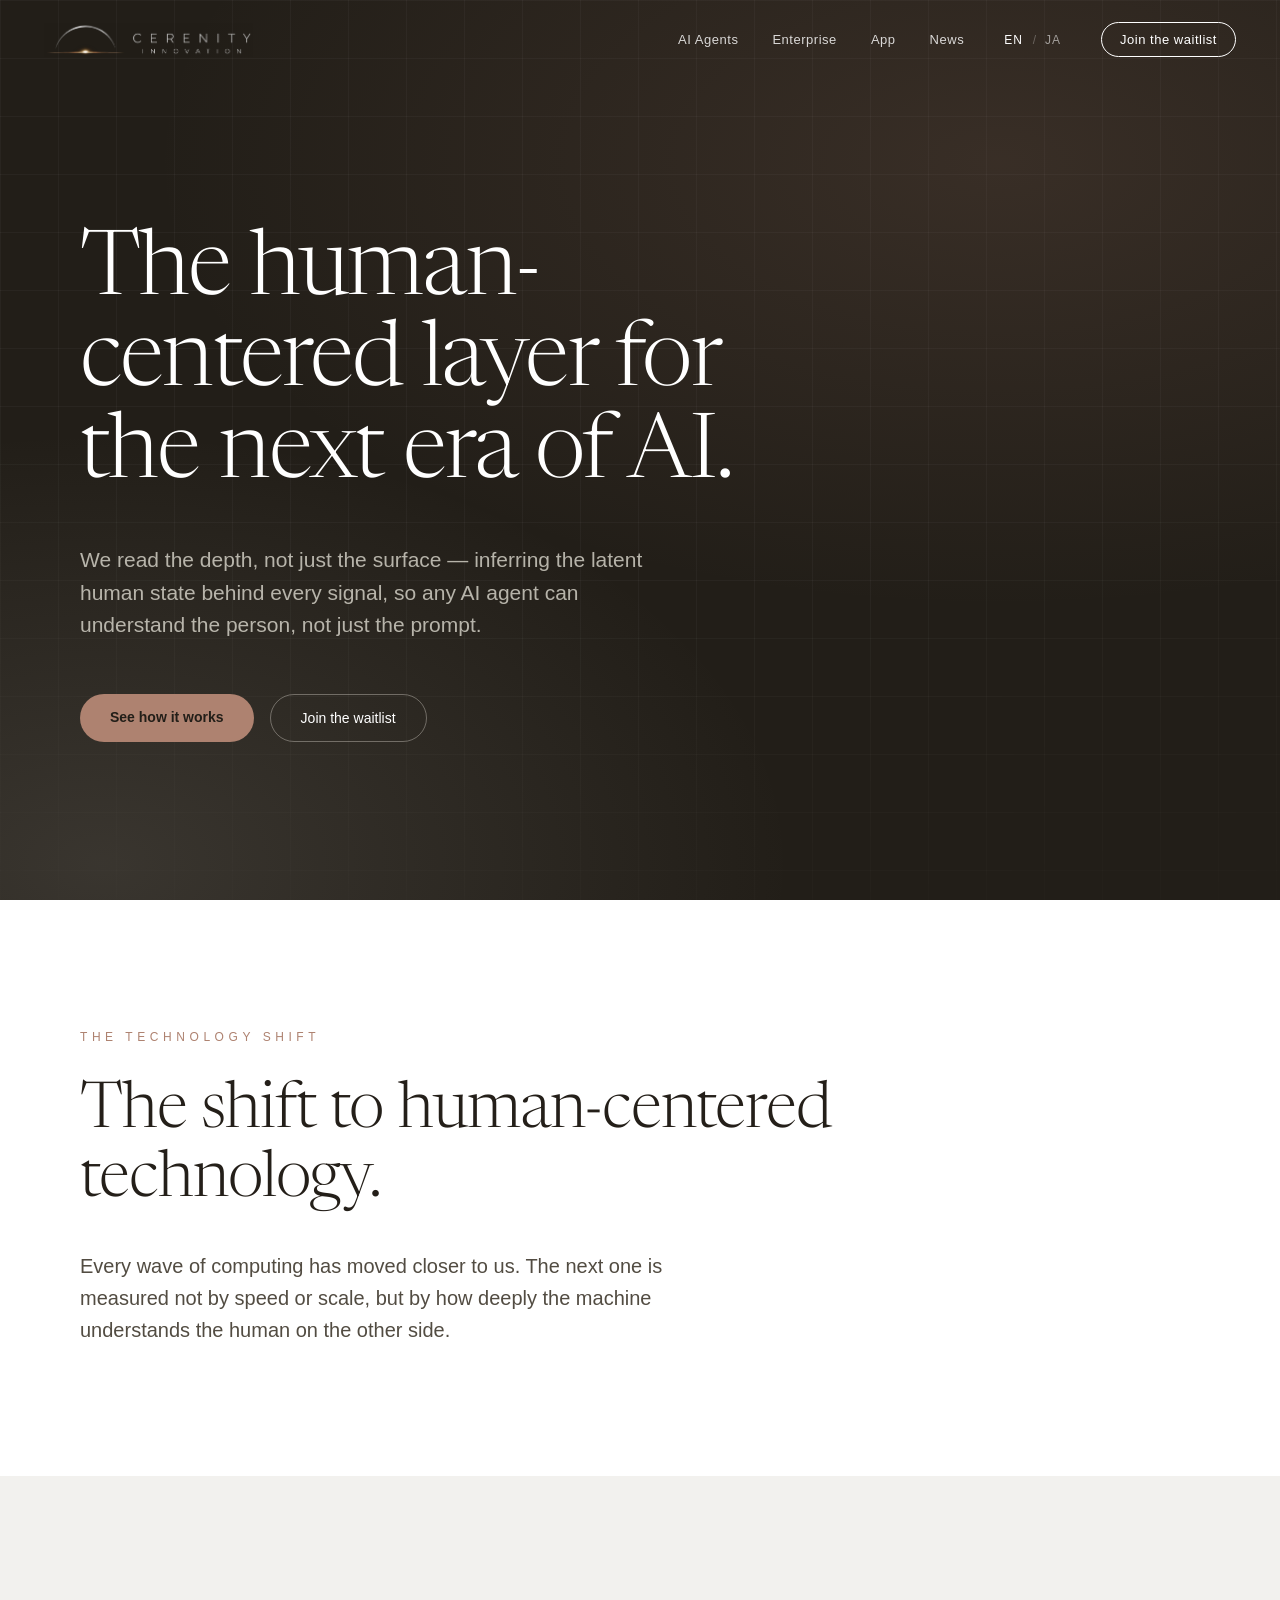
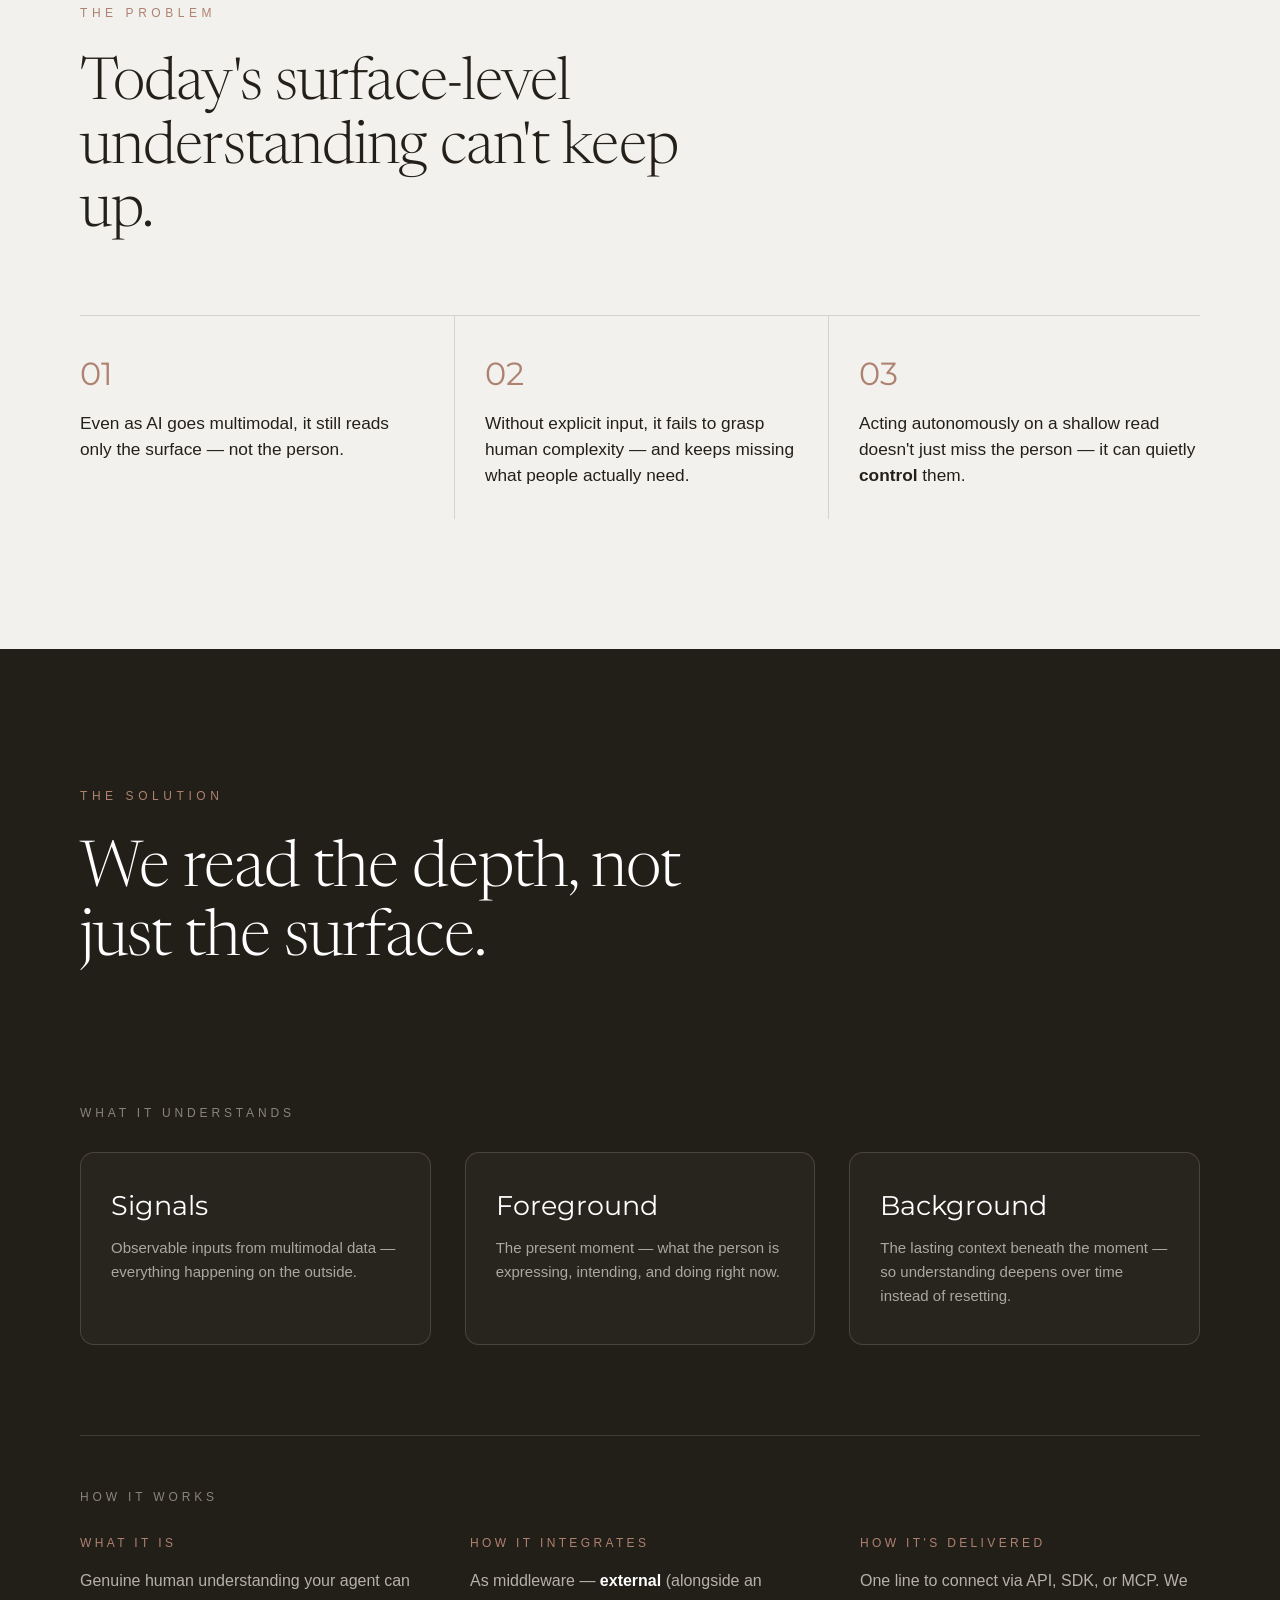
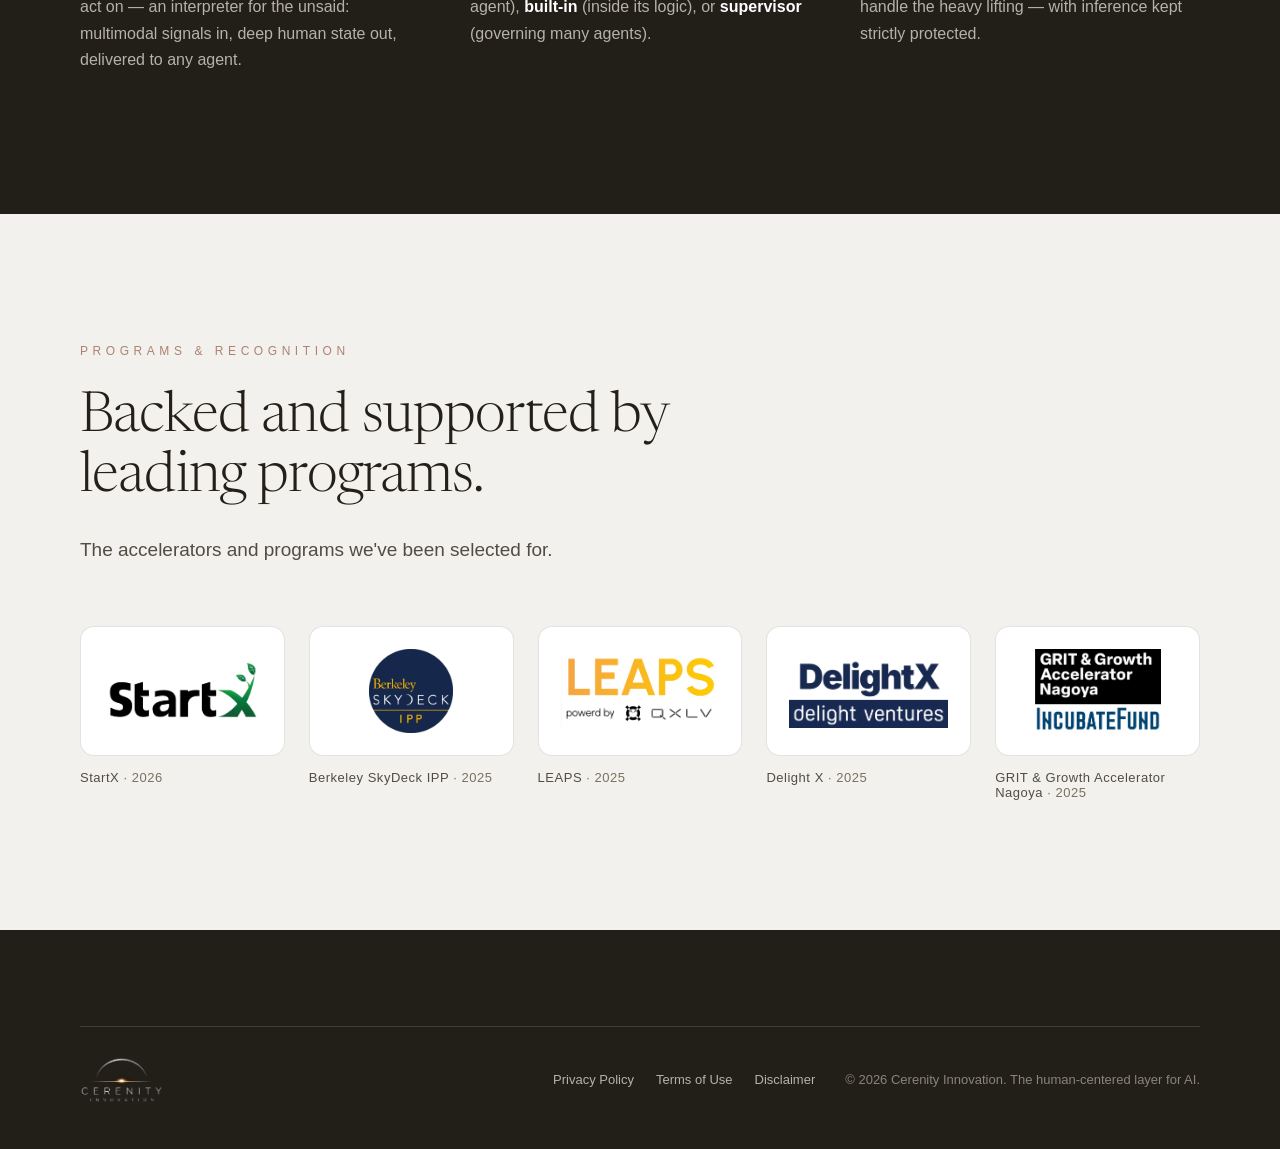
==== commit e5520ea4: "Add Japanese site (ja/) with EN/JA switcher and hreflang Co-Authored-By: Claude Opus 5.5 <noreply@an" ====
--- a/index.html
+++ b/index.html
@@ -5,6 +5,9 @@
 <meta name="viewport" content="width=device-width, initial-scale=1">
 <title>Cerenity Innovation — The human-centered layer for AI</title>
 <meta name="description" content="Cerenity Innovation reads the depth behind every signal — inferring the latent human state so any AI agent can understand the person, not just the prompt.">
+<link rel="alternate" hreflang="en" href="https://cerenityinnovation.com/">
+<link rel="alternate" hreflang="ja" href="https://cerenityinnovation.com/ja/">
+<link rel="alternate" hreflang="x-default" href="https://cerenityinnovation.com/">
 <link rel="icon" type="image/png" sizes="32x32" href="assets/favicon-32.png">
 <link rel="icon" type="image/png" sizes="512x512" href="assets/favicon.png">
 <link rel="apple-touch-icon" href="assets/apple-touch-icon.png">
@@ -27,7 +30,8 @@
       <a href="enterprise.html">Enterprise</a>
       <a href="app.html">App</a>
       <a href="news.html">News</a>
-      <a href="waitlist.html" class="cta">Join the waitlist</a>
+      <div class="lang-switch" aria-label="Language"><a href="index.html" aria-current="page">EN</a><a href="ja/index.html" lang="ja" hreflang="ja">JA</a></div>
+      <a href="https://waitlister.me/p/cerenity" target="_blank" rel="noopener" class="cta">Join the waitlist</a>
     </div>
   </nav>
 
@@ -39,7 +43,7 @@
       <p data-reveal style="margin-top: 42px; font-size: clamp(17px, 1.7vw, 21px); line-height: 1.55; max-width: 52ch; color: rgba(239,235,225,.72);">We read the depth, not just the surface — inferring the latent human state behind every signal, so any AI agent can understand the person, not just the prompt.</p>
       <div data-reveal style="margin-top: 52px; display: flex; gap: 16px; flex-wrap: wrap;">
         <a href="#solution" style="background: #AE8270; color: #221E18; padding: 15px 30px; border-radius: 999px; font-weight: 600; font-size: 14px;">See how it works</a>
-        <a href="waitlist.html" style="border: 1px solid rgba(239,235,225,.35); padding: 15px 30px; border-radius: 999px; font-size: 14px;">Join the waitlist</a>
+        <a href="https://waitlister.me/p/cerenity" target="_blank" rel="noopener" style="border: 1px solid rgba(239,235,225,.35); padding: 15px 30px; border-radius: 999px; font-size: 14px;">Join the waitlist</a>
       </div>
     </div>
   </header>
--- a/styles.css
+++ b/styles.css
@@ -62,6 +62,12 @@
 .nav-toggle.open span:nth-child(1) { transform: translateY(7px) rotate(45deg); }
 .nav-toggle.open span:nth-child(2) { opacity: 0; }
 .nav-toggle.open span:nth-child(3) { transform: translateY(-7px) rotate(-45deg); }
+
+/* Language switcher (EN / JA) */
+.lang-switch { display: flex; align-items: center; gap: 4px; font-size: 12px; letter-spacing: .08em; }
+.lang-switch a { opacity: .55; padding: 4px 6px; }
+.lang-switch a + a::before { content: "/"; margin: 0 8px 0 -6px; opacity: .5; color: currentColor; }
+.lang-switch a[aria-current] { opacity: 1; }
 
 /* ============================================================
    Mobile
@@ -244,3 +250,32 @@
   .legal-doc h2 { margin-top: 44px; }
   .legal-switch { margin-bottom: 40px; }
 }
+
+/* ---------- Japanese pages (ja/) ----------
+   The page markup is shared with the English site; these rules adapt
+   the Latin-tuned type (Newsreader, tight leading, ch widths) for Japanese. */
+html[lang="ja"] body {
+  font-family: 'Helvetica Neue', Arial, 'Noto Sans JP', 'Hiragino Sans', 'Hiragino Kaku Gothic ProN', Meiryo, sans-serif;
+  line-break: strict;
+}
+html[lang="ja"] [style*="Newsreader"] {
+  font-family: 'Newsreader', 'Noto Serif JP', 'Hiragino Mincho ProN', serif !important;
+  letter-spacing: .02em !important;
+}
+html[lang="ja"] h1 {
+  font-size: clamp(34px, 4.8vw, 68px) !important;
+  line-height: 1.3 !important; max-width: 20em !important;
+  word-break: auto-phrase;
+}
+html[lang="ja"] h2 {
+  line-height: 1.4 !important; max-width: 22em !important;
+  word-break: auto-phrase;
+}
+html[lang="ja"] h2[style*="clamp(34px, 5vw"],
+html[lang="ja"] h2[style*="clamp(32px, 4.6vw"],
+html[lang="ja"] h2[style*="clamp(30px, 4.4vw"],
+html[lang="ja"] h2[style*="clamp(36px, 5vw"] { font-size: clamp(28px, 3.6vw, 48px) !important; }
+html[lang="ja"] h2[style*="clamp(28px, 2.8vw"] { font-size: clamp(22px, 2.2vw, 28px) !important; }
+html[lang="ja"] p { line-height: 1.85 !important; }
+html[lang="ja"] .calendar-detail { line-height: 1.85; }
+.calendar-detail .ja-note { font-size: 13px; color: #78715F; }
